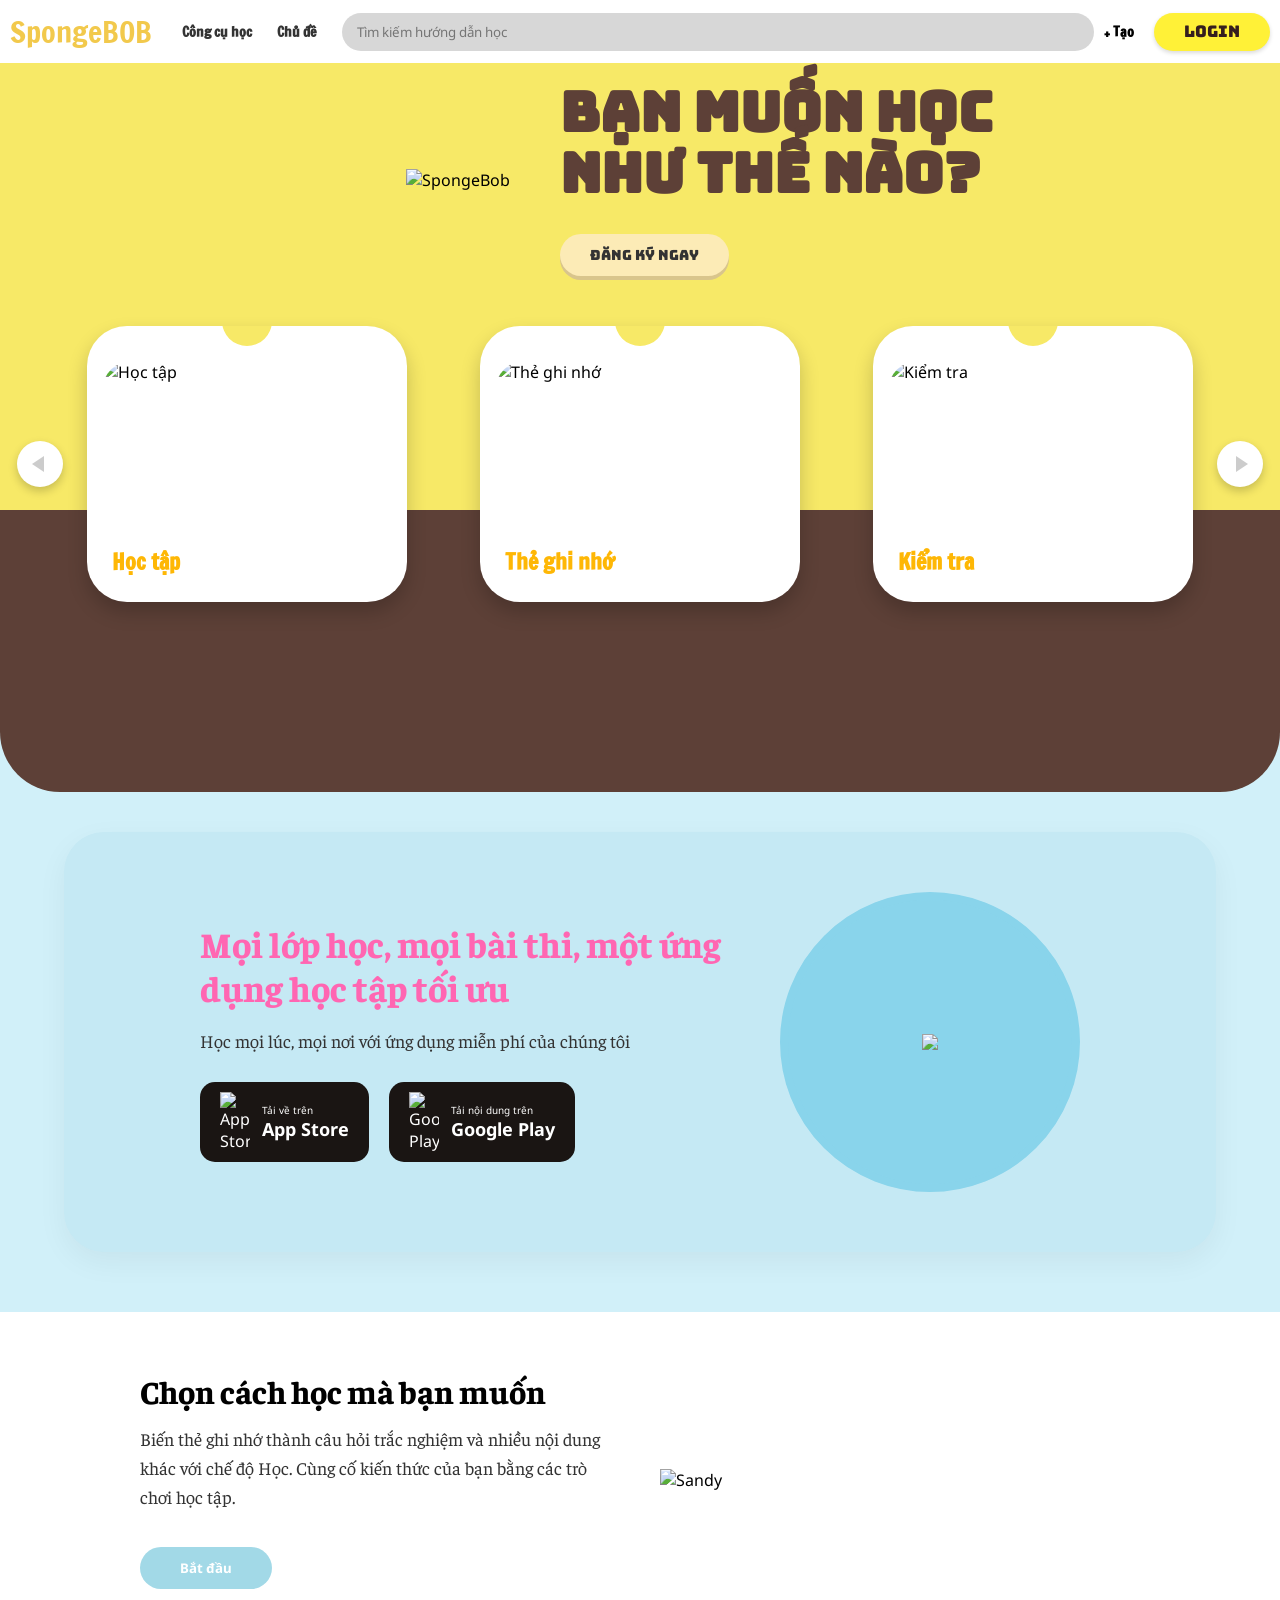
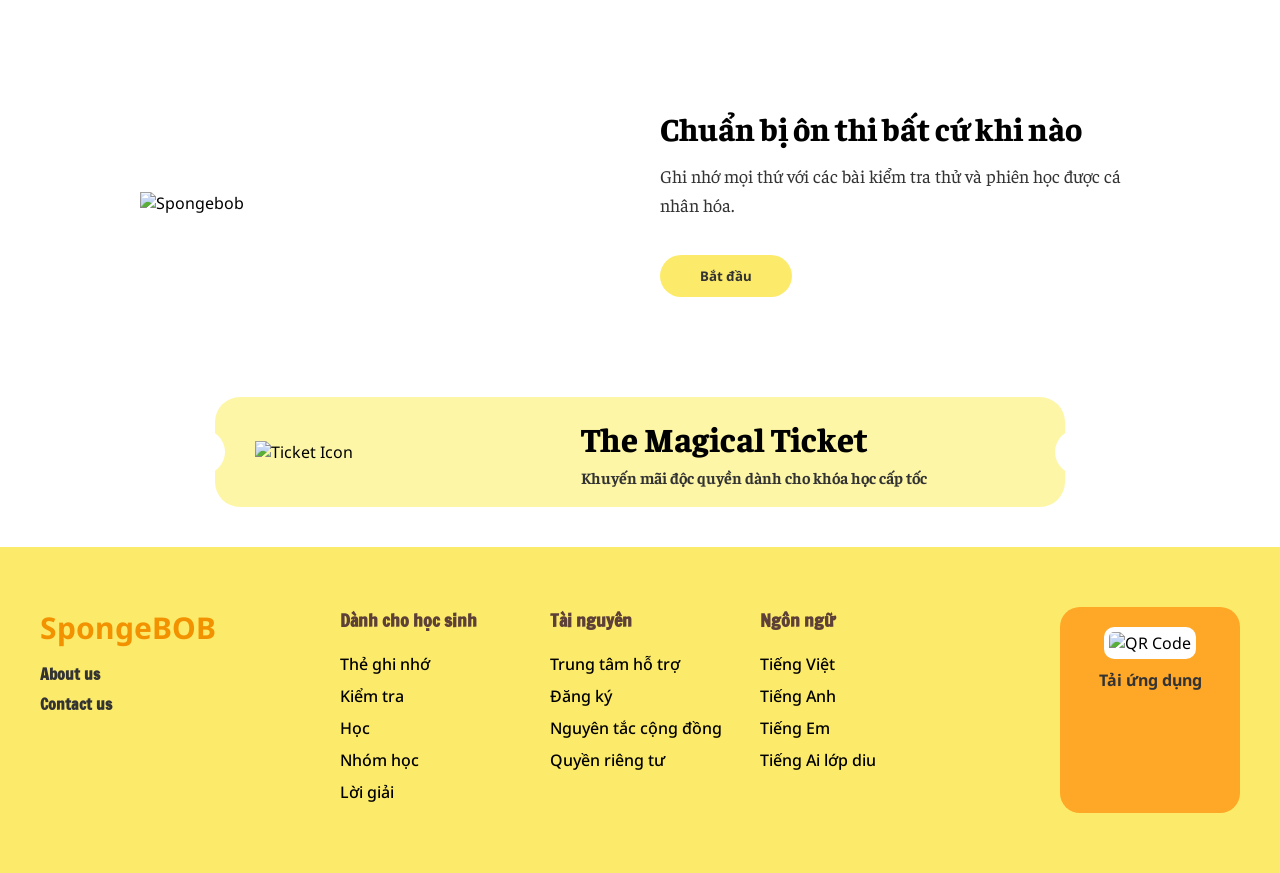
==== index.html @ 237f3484 "Rename trang1.html to index.html" ====
<!DOCTYPE html>
<html lang="vi">
<head>
    <meta charset="UTF-8">
    <title>SpongeBOB - Home Part 1</title>
    <link rel="stylesheet" href="style.css">
    <meta name="viewport" content="width=device-width, initial-scale=1.0">
    <link href="https://fonts.googleapis.com/css2?family=Faustina:wght@400;700;800&display=swap" rel="stylesheet">
    <link href="https://fonts.googleapis.com/css2?family=Bungee&family=Francois+One&family=Faustina:wght@300;400;600;700&family=Noto+Sans:wght@400;600;700&display=swap" rel="stylesheet">
</head>
<body>

    <header class="navbar">
        <div class="nav-left">
            <span class="logo-text">SpongeBOB</span>
            <a href="#" class="nav-item">Công cụ học</a>
            <a href="#" class="nav-item">Chủ đề</a>
        </div>
        
        <div class="nav-center">
            <div class="search-container">
                <input type="text" id="search-input" placeholder="Tìm kiếm hướng dẫn học"> <!--LINHANH-->
            </div>
        </div>

        <div class="nav-right">
            <span class="create-btn"> + Tạo</span>
            <button class="login-btn">Login</button>
        </div>
    </header>

    <section class="hero-area">
        <div class="hero-container">
            <div class="hero-image">
                <img src="Suộc Ảnh/z7695868207721_388f6a0ca1ba662ccd4e6e1426eb50fe-fotor-bg-remover-20260413154952.png" alt="SpongeBob">
            </div>
            
            <div class="hero-content">
                <h1 class="hero-title">BẠN MUỐN HỌC <br> NHƯ THẾ NÀO?</h1>
                <button class="register-now-btn">Đăng ký ngay</button>
            </div>
        </div>
    </section>

    <section class="cards-section">
        <div class="cards-wrapper">
            <div class="cards-container">
                <div class="nav-arrow prev-btn">
                    <div class="triangle-left"></div>
                </div>

                <div class="cards-flex">
                    <div class="feature-card" id="card-study" style="cursor: pointer;">
                        <div class="card-image-box">
                            <img src="Suộc Ảnh/raisehands.jpg" alt="Học tập">
                        </div>
                        <div class="card-footer"><h3>Học tập</h3></div>
                    </div>

                    <div class="feature-card" id="card-flashcard" style="cursor: pointer;">
                        <div class="card-image-box">
                            <img src="Suộc Ảnh/flashcard.jpg" alt="Thẻ ghi nhớ">
                        </div>
                        <div class="card-footer"><h3>Thẻ ghi nhớ</h3></div>
                    </div>

                    <div class="feature-card" id="card-quiz" style="cursor: pointer;">
                        <div class="card-image-box">
                            <img src="Suộc Ảnh/exam.jpg" alt="Kiểm tra">
                        </div>
                        <div class="card-footer"><h3>Kiểm tra</h3></div>
                    </div>
                </div>

                <div class="nav-arrow next-btn">
                    <div class="triangle-right"></div>
                </div>
            </div>
        </div>
    </section>

    <section class="cards-brown-section">
        <div class="cards-wrapper">
            <div class="cards-container">
            </div>
        </div>
    </section>

    <section class="app-promo-outer">
        <div class="app-promo-inner-card">
            <div class="promo-content-layout">
                <div class="promo-text">
                    <h1 class="promo-title">Mọi lớp học, mọi bài thi, một ứng dụng học tập tối ưu</h1>
                    <p class="promo-desc">Học mọi lúc, mọi nơi với ứng dụng miễn phí của chúng tôi</p>
                    <div class="store-links-container">
                        <a href="#" class="store-btn">
                            <img src="Suộc Ảnh/apppstore.avif" alt="App Store" class="icon">
                            <div class="btn-text">
                                <span class="top-text">Tải về trên</span>
                                <span class="main-text">App Store</span>
                            </div>
                        </a>
                        <a href="#" class="store-btn">
                            <img src="Suộc Ảnh/google-play.jpg" alt="Google Play" class="icon">
                            <div class="btn-text">
                                <span class="top-text">Tải nội dung trên</span>
                                <span class="main-text">Google Play</span>
                            </div>
                        </a>
                    </div>
                </div>
                <div class="promo-visual">
                    <div class="spongebob-bubble">
                        <img src="Suộc Ảnh/XÓA PHÔNG-fotor-bg-remover-20260416141220.png" >
                    </div>
                </div>
            </div>
        </div>
    </section>

    <section class="info-section">
        <div class="grid-container">
            <div class="info-text">
                <h2 class="info-title">Chọn cách học mà bạn muốn</h2>
                <p class="info-desc">
                    Biến thẻ ghi nhớ thành câu hỏi trắc nghiệm và nhiều nội dung khác với chế độ Học. 
                    Cùng cố kiến thức của bạn bằng các trò chơi học tập.
                </p>
                <button class="btn-start blue-btn">Bắt đầu</button>
            </div>
            <div class="info-visual">
                <img src="Suộc Ảnh/patrick.png" alt="Sandy">
            </div>
        </div>
    </section>

    <section class="info-section">
        <div class="grid-container reverse">
            <div class="info-text">
                <h2 class="info-title">Chuẩn bị ôn thi bất cứ khi nào</h2>
                <p class="info-desc">
                    Ghi nhớ mọi thứ với các bài kiểm tra thử và phiên học được cá nhân hóa.
                </p>
                <button class="btn-start yellow-btn">Bắt đầu</button>
            </div>
            <div class="info-visual">
                <img src="Suộc Ảnh/pbreading.jpg" alt="Spongebob">
            </div>
        </div>
    </section>

    <section class="ticket-section">
    <div class="ticket-card" id="ticket-btn" style="cursor: pointer;">
        <div class="ticket-visual">
            <img src="Suộc Ảnh/goldenticket-fotor-bg-remover-20260416141640.png" alt="Ticket Icon" style="width: 100%;">
        </div>
        <div class="ticket-info">
            <h2 class="ticket-title">The Magical Ticket</h2>
            <p class="ticket-desc">Khuyến mãi độc quyền dành cho khóa học cấp tốc</p>
            
            <div class="discount-codes" id="promo-codes" style="display: none;">
                <div class="code-box">SPONGEBOB</div>
                <div class="code-box">NEU2026</div>
            </div>

         </div>
        </div>
    </section>

    <footer class="footer-spongebob">
        <div class="footer-container">
            <div class="footer-brand">
                <h2 class="footer-logo Bungee-font">SpongeBOB</h2>
                <a href="#">About us</a>
                <a href="#">Contact us</a>
            </div>
            <div class="footer-column">
                <h3>Dành cho học sinh</h3>
                <ul>
                    <li><a href="#" id="ft-flashcard" style="text-decoration: none; color:black;">Thẻ ghi nhớ</a></li>
                    <li><a href="#" id="ft-quiz" style="text-decoration: none; color:black;">Kiểm tra</a></li>
                    <li><a href="#" id="ft-learn" style="text-decoration: none; color:black;">Học</a></li>
                    <li><a href="#" style="text-decoration: none;color:black;">Nhóm học</a></li>
                    <li><a href="#" style="text-decoration: none;color:black;">Lời giải</a></li>
                </ul>
            </div>
            
            <div class="footer-column">
                <h3>Tài nguyên</h3>
                <ul>
                    <li><a href="#" style="text-decoration: none;color:black;">Trung tâm hỗ trợ</a></li>
                    <li><a href="#" id="ft-register" style="text-decoration: none; color:black;">Đăng ký</a></li>
                    <li><a href="#" style="text-decoration: none;color:black;" >Nguyên tắc cộng đồng</a></li>
                    <li><a href="#" style="text-decoration: none;color:black;">Quyền riêng tư</a></li>
                </ul>
            </div>
            <div class="footer-column">
                <h3>Ngôn ngữ</h3>
                <ul>
                    <li><a href="#" style="text-decoration: none;color:black;">Tiếng Việt</a></li>
                    <li><a href="#" style="text-decoration: none; color:black;">Tiếng Anh</a></li>
                    <li><a href="#" style="text-decoration: none; color:black;">Tiếng Em</a></li>
                    <li><a href="#" style="text-decoration: none; color:black;">Tiếng Ai lớp diu</a></li>
                </ul>
            </div>
            <div class="footer-qr-side">
                <div class="qr-box">
                    <img src="Suộc Ảnh/qrr.jpg" alt="QR Code">
                    <p>Tải ứng dụng</p>
                </div>
            </div>
        </div>
    </footer>

    <script src="jstest.js"></script>
</body>
</html>
---- style.css ----
* {
    margin: 0;
    padding: 0;
    box-sizing: border-box;
    font-family: 'Noto Sans', sans-serif;
    box-sizing: border-box;
}

body {
    font-family: 'Francois One', sans-serif;
    background-color: #fff;
    min-height: 100vh;
    height: auto;
    flex-direction: column;
    font-family: 'Francois One', sans-serif;
    overflow-y: auto;    /* Kích hoạt thanh cuộn dọc */
    width: 100%;
    display: block !important;
    justify-content: unset !important;
    align-items: unset !important;
    width: 100% !important;
    overflow-x: hidden;
}

/* Fix layout chính */
.dashboard-wrapper,
.main-area,
.dashboard-grid,
.login-container {
    width: 100% !important;
    max-width: 100% !important;
}

.login-container {
    background-color: white;
    display: flex;
    width: 100%; 
    min-height: 550px;
    height: auto;
    box-shadow: 0 10px 40px rgba(0,0,0,0.5);
    border-radius: 4px;
    overflow: visible;

}

/* Bên trái */
.login-image {
    flex: 1;
    overflow: hidden;
}

.login-image img {
    width: 100%;
    height: 100%;
    object-fit: cover;
}

/* Bên phải */
.login-form-section {
    flex: 1.4;
    display: flex;
    flex-direction: column;
    background-color: white;
}

/* --- CẬP NHẬT PHẦN VỊ TRÍ HEADER --- */
.top-header-bar {
    display: flex;
    justify-content: space-between; /* Đẩy sát 2 bên */
    align-items: center;
    padding: 25px 35px; /* Khoảng cách từ chữ đến mép khung */
    width: 100%;
    
}

.top-header-bar h1 {
    font-family: 'Bungee', cursive;
    font-size: 28px;
    font-weight: 90;
    color: #000;
    margin: 0;
   
}

.register-btn {
    background-color: #fcebb6;
    border: none;
    padding: 10px 22px;
    border-radius: 25px;
    font-family: 'Bungee', cursive;
    font-weight: bold;
    color: #666;
    cursor: pointer;
    font-size: 14px;
    box-shadow: 0 2px 5px rgba(0,0,0,0.05);

}

/* --- PHẦN NỘI DUNG FORM --- */
.form-content {
    max-width: 420px;
    margin: 0 auto;
    width: 100%;
    padding: 10px 20px;
}

.social-login {
    display: flex;
    flex-direction: column;
    gap: 12px;
}

.btn-social {
    display: flex;
    align-items: center;
    justify-content: center;
    gap: 12px;
    padding: 14px;
    border: none;
    border-radius: 35px;
    background-color: #e0e0e0;
    font-weight: bold;
    color: #333;
    cursor: pointer;
}

.btn-social img {
    width: 20px;
}

.divider {
    display: flex;
    align-items: center;
    text-align: center;
    margin: 25px 0;
    color: #aaa;
}

.divider::before, .divider::after {
    content: '';
    flex: 1;
    border-bottom: 1px solid #eee;
}

.divider span {
    padding: 0 10px;
    font-size: 13px;
}

.input-group {
    margin-bottom: 18px;
}

.input-group label {
    display: block;
    font-weight: bold;
    margin-bottom: 8px;
    font-size: 14px;
}

.label-row {
    display: flex;
    justify-content: space-between;
}

.forgot-pass {
    font-size: 12px;
    color: #3b5998;
    text-decoration: none;
    font-weight: bold;
}

input[type="text"], input[type="password"], input[type="email"] {
    width: 100%;
    padding: 14px;
    border: none;
    background-color: #e0e0e0;
    border-radius: 8px;
    outline: none;
}

.login-submit-btn {
    width: 100%;
    padding: 16px;
    background-color:#fff137;
    border: none;
    border-radius: 35px;
    font-weight: bold;
    font-size: 16px;
    margin-top: 10px;
    cursor: pointer;
}

.footer-text {
    text-align: center;
    margin-top: 25px;
    font-size: 13px;
    font-weight: bold;
    color: #444;
    font-family: 'Francois One', sans-serif;
}

.footer-text a {
    color: #444;
    font-family: 'Francois One', sans-serif;
}
/*trang 1: home*/
/* RESET & CHUNG */

body {
     font-family: 'Francois One', sans-serif;
    background-color: #fff;
    
    overflow-x: hidden;
}

/* --- SECTION 1: NAVBAR --- */
.navbar {
    height: auto;
    display: flex;
    align-items: center;
    justify-content: space-between;
    padding: 10px 10px;
    background-color:#ffffff;
    width:100%;
    border-radius: 0 0 40px 40px; /*LINHANH*/
   

}

.logo-text {
     font-family: 'Francois One', sans-serif;
    color: #f2c94c;
    font-size: 30px;
    margin-right: 30px;
}

.nav-left { 
    display: flex; 
    align-items: center;
 }

.nav-item {
     font-family: 'Francois One', sans-serif;
    text-decoration: none;
    color: #333;
    font-weight: 900;
    font-size: 14px;
    margin-right: 25px;
}

.nav-center { flex: 1; display: flex; justify-content: center; }

.search-container { 
    width:100%;
    margin-right:10px; } /*LINHANH*/
.search-container input {
    width: 100%;
    padding: 10px 15px;
    border-radius: 20px;
    border:none;
    background-color: #d7d7d7; 
    outline: none;
}

.nav-right { display: flex; align-items: center; gap: 20px; }

.create-btn { font-weight: 900; font-size: 14px; cursor: pointer;  font-family: 'Francois One', sans-serif; }

.login-btn {
    background-color: #fff137; /* Màu vàng rực giống trang 2 */
    color: #351e1e;               /* Chữ đen */
    border: none;
    /* Font chữ Bungee chuẩn dự án */
    font-family: 'Bungee', cursive;
    font-size: 16px;
    text-transform: uppercase; /* Viết hoa toàn bộ */   
    /* Căn chỉnh kích thước viên thuốc */
    padding: 6px 30px;
    border-radius: 30px;
    height: 38px;  
    /* Hiệu ứng */
    cursor: pointer;
    box-shadow: 0 2px 4px rgba(0,0,0,0.15);
    transition: 0.2s;   
    /* Căn giữa chữ bên trong */
    display: inline-flex;
    align-items: center;
    justify-content: center;
}

.login-btn:hover {
    background-color: #fdd835; /* Vàng đậm hơn khi di chuột */
    transform: scale(1.05);     /* Phóng to nhẹ */
}

/* --- SECTION 2: HERO AREA (VÀNG) --- */
.hero-area {
    background-color: #f7e967; /* Màu vàng SpongeBob */
    padding: 20px 0;
    width: 100%
    
}

.hero-container {
    max-width: 1100px;
    margin: 0 auto;
    display: flex;
    align-items: center;
    justify-content: center;
}

.hero-image { flex: 1; text-align: right; }

.hero-image img { height: 350px; width: auto; }

.hero-content { flex: 1.5; padding-left: 50px; }

.hero-title {
    font-family: 'Bungee', cursive;
    color: #5d4037; /* Màu nâu chữ */
    font-size: 55px;
    line-height: 1.1;
    margin-bottom: 30px;
}

.register-now-btn {
    background-color: #fcebb6;
    border: none;
    padding: 12px 30px;
    border-radius: 25px;
    font-family: 'Bungee', cursive;
    font-size: 14px;
    color: #333;
    box-shadow: 0 4px 0 #d9c58c; /* Bóng đổ phẳng bên dưới */
    cursor: pointer;
}

/* --- SECTION 3: CARDS AREA (NÂU) --- */

:root {
    --bg-yellow: #f7e967; /* Màu vàng của phần Hero */
    --bg-brown: #5d4037;  /* Màu nâu của dải thẻ */
    --card-white: #ffffff;
    --text-yellow: #fbd66b;
}

/* Container chính chia 2 màu nền */
.cards-section {
    width: 100%;
    /* Tạo dải màu nền: 50% vàng trên, 50% nâu dưới */
    background: linear-gradient(to bottom, var(--bg-yellow) 60%, var(--bg-brown) 40%);
    padding: 10px 0 30px 0;
    display: flex;
    justify-content: center;
}

/* Hàng chứa 3 thẻ */
/*  TRẢI ĐỀU THEO CHIỀU RỘNG MÀN HÌNH --- */

.cards-wrapper {
    width: 95%;           
    max-width: 1400px;     
    margin: 0 auto;
    max-width: 1200px
}
.cards-container {
    position: relative; /* Làm mốc cho mũi tên bám vào */
    display: flex;
    flex: 1; /* Chiếm hết không gian ở giữa 2 nút */
    justify-content: space-evenly; /* Chia đều khoảng cách giữa các thẻ */
    padding: 20px 20px;
}
.cards-flex {
    display: flex;
    gap: 20px;
    width: 100%;
    position: relative;
    justify-content: space-around;
    align-items: center;

}
/* Cấu trúc thẻ đơn lẻ */
.feature-card {
    width: 100%;
    background-color: var(--card-white);
    border-radius: 35px; /* Bo góc lớn đúng như mẫu */
    position: relative;
    overflow: hidden;
    display: flex;
    flex-direction: column;
    box-shadow: 0 10px 20px rgba(0,0,0,0.2);
    flex: 0 1 30%;
}

/* TẠO VẾT KHUYẾT NỬA HÌNH TRÒN PHÍA TRÊN */
.feature-card {
    /* Thay đổi chiều rộng cố định sang tỉ lệ % để co giãn theo màn hình */
    width: 100%;            
    max-width: 320px;      /* Giới hạn độ lớn tối đa của mỗi thẻ */
    background-color: var(--card-white);
    border-radius: 40px;
    position: relative;
    overflow: hidden;
    box-shadow: 0 10px 20px rgba(0,0,0,0.2);
}
.feature-card::before {
    content: '';
    position: absolute;
    top: -30px; /* Đẩy lên để tạo vết lõm */
    left: 50%;
    transform: translateX(-50%);
    width: 50px; /* Độ rộng vết khuyết */
    height: 50px;
    background-color: var(--bg-yellow); /* Màu vàng trùng với nền phía trên */
    border-radius: 50%;
    z-index: 2;
}

/* Phần chứa hình ảnh */
.card-image-box {
    width: 100%;
     max-width: 320px;      
    height: 220px;
    display: flex;
    justify-content: center;
    align-items: center;
    padding: 35px 15px 10px 15px; /* Padding để ảnh không bị vết khuyết đè lên quá nhiều */
}

.card-image-box img {
    width: 100%;
    height: 100%;
    object-fit: cover;
    border-radius: 5px;
    border-radius: 30px; /* Bo nhẹ góc ảnh bên trong nếu muốn */
}

/* Phần chữ bên dưới */
.card-footer {
    padding: 0 25px 25px 25px;
}

.card-footer h3 {
    color: #feb705;
    font-weight: 900;
    font-size: 22px;
    margin: 0;
    font-family: 'Francois One', sans-serif;
}
/* NÚT ĐIỀU HƯỚNG TRÒN TRẮNG */
.nav-arrow {
    position: absolute;
    top: 50%;
    transform: translateY(-50%);
    width: 46px;
    height: 46px;
    background-color: white;
    border-radius: 50%;
    display: flex;
    justify-content: center;
    align-items: center;
    z-index: 10;
    box-shadow: 0 4px 10px rgba(0,0,0,0.2);
    cursor: pointer;
}

/* Gắn chính giữa cạnh trái của thẻ trái nhất */
.prev-btn {
    left: -23px; /* Âm một nửa chiều rộng nút (46/2) để tâm nút nằm đúng cạnh thẻ */
}

/* Gắn chính giữa cạnh phải của thẻ phải nhất */
.next-btn {
    right: -23px; /* Tương tự cho bên phải */
}

/* Điều chỉnh lại tam giác để trông cân đối hơn */
.triangle-left {
    width: 0;
    height: 0;
    border-top: 8px solid transparent;
    border-bottom: 8px solid transparent;
    border-right: 12px solid #ccc;
    margin-right: 4px;
}

.triangle-right {
    width: 0;
    height: 0;
    border-top: 8px solid transparent;
    border-bottom: 8px solid transparent;
    border-left: 12px solid #ccc;
    margin-left: 4px;
}

/* --- SECTION 4: APP PROMO (MÀU XANH) --- */

/* --- CẤU TRÚC 2 LỚP BACKGROUND VÀ BO GÓC --- */

/* 1. Lớp màu nâu bo 2 góc dưới */
.cards-brown-section {
    width: 100%;
    background-color: #5d4037; /* Màu nâu gộp vào đây */
    padding: 60px 0 40px 0;   /* Padding bottom lớn để tạo khoảng trống dưới thẻ */
    
    /* BO 2 GÓC DƯỚI TẠI ĐÂY */
    border-bottom-left-radius: 60px;
    border-bottom-right-radius: 60px;
    
    position: relative;
    z-index: 2; /* Nằm trên lớp xanh ngoài cùng */
}
/* 2. Lớp màu xanh nhạt 1 (Phủ toàn biên) */
.app-promo-outer {
    width: 100%;
    background-color: #d1f0f9; /* Màu xanh nhạt nhất */
    margin-top: -100px; /* Kéo lên để lồng vào phần màu nâu */
    padding: 140px 0 60px 0;
    display: flex;
    justify-content: center;
    z-index: 0;
}

/* 3. Lớp màu xanh nhạt 2 (Thẻ nội dung, bo 4 góc) */
.app-promo-inner-card {
    width: 90%;
    max-width: 1200px;
    background-color: #c5e9f4; /* Màu xanh đậm hơn một chút */
    border-radius: 40px;      /* BO TRÒN 4 GÓC như ý bạn muốn */
    padding: 50px;
    box-shadow: 0 10px 30px rgba(0,0,0,0.05); /* Đổ bóng nhẹ để phân tách 2 lớp xanh */
}

/* Căn chỉnh nội dung bên trong lớp xanh nhỏ */
.promo-content-layout {
    display: flex;
    align-items: center;
    justify-content: space-between;
    gap: 30px;
}

.promo-title {
    font-family: 'Faustina', serif;
    color: #ff66b2; /* Màu hồng */
    font-size: 2.2rem;
    font-weight: 900;
    margin-bottom: 15px;
    line-height: 1.2;
}

/* Bong bóng nhân vật */
.spongebob-bubble {
    width: 300px;
    height: 300px;
    background-color: #89d4eb; /* Màu xanh đậm hơn bên trong bong bóng */
    border: 8px solid #89d4eb;
    border-radius: 50%;
    overflow: hidden;
    display: flex;
    justify-content: center;
    align-items: center;
}
.promo-desc {
    /* Font Faustina cho đoạn mô tả */
    font-family: 'Faustina', serif;
    font-weight: 400;
    color: #333;
    font-size: 18px;
    margin-bottom: 30px;
}
/* --- CSS TẠO 2 HỘP NÚT APP STORE / GOOGLE PLAY --- */

/* --- CẬU TRÚC PHÍA TRÁI CO GIÃN, PHÍA PHẢI CỐ ĐỊNH --- */

/* Lớp màu xanh đậm hơn bên trong (Thẻ bo 4 góc) */
.app-promo-inner-card {
    width: 90%;
    max-width: 1200px; /* Giới hạn để không bị quá loãng trên màn hình cực lớn */
    background-color: #c5e9f4; /* Màu xanh đậm hơn */
    border-radius: 40px;       /* BO TRÒN 4 GÓC */
    padding: 60px 50px;       /* Padding trái/phải lớn để cân đối ảnh và chữ */
    
    display: flex;             /* Kích hoạt chế độ Flexbox */
    align-items: center;       /* Căn giữa ảnh và chữ theo chiều dọc */
    justify-content: center;   /* Căn giữa toàn bộ cụm nội dung */
    gap: 40px;                 /* Khoảng cách giữa ảnh và chữ */
}

/* KHỐI 1: NỘI DUNG VĂN BẢN (CO GIÃN - FLEX: 1) */
.promo-content-text {
    flex: 1;                   /* QUAN TRỌNG: Đẩy chữ co giãn chiếm hết không gian còn lại */
    text-align: left;          /* Căn văn bản sang trái */
    display: flex;
    flex-direction: column;    /* Sắp xếp tiêu đề, mô tả và nút lên xuống */
    align-items: flex-start;   /* Căn các nút tải về sát về bên trái */
}

.promo-title {
    color: #ff66b2; /* Màu hồng đậm */
    font-size: 36px;
    font-weight: 800;
    line-height: 1.2;
    margin-bottom: 20px;
    max-width: 550px; /* Giới hạn để tiêu đề không bị quá dài */
}

.promo-description {
    color: #333;
    font-weight: 700;
    font-size: 17px;
    margin-bottom: 30px;
}

/* KHỐI 2: HÌNH ẢNH SPONGEBOB (CỐ ĐỊNH CHIỀU RỘNG) */
.promo-visual-side {
    width: 320px;              /* ĐÂY LÀ CHIỀU RỘNG CỐ ĐỊNH CỦA KHỐI ẢNH */
    flex-shrink: 0;           /* Không cho khối ảnh co nhỏ lại khi màn hình hẹp */
    display: flex;
    flex-direction: column;    /* Căn ảnh và logo chữ lên xuống */
    align-items: center;       /* Căn logo chữ nằm chính giữa ảnh bong bóng */
}

.bubble-visual {
    width: 320px;
    height: 320px;
}

.bubble-visual img {
    width: 100%;
    height: auto;
}

.promo-visual-logo {
    color: #ff66b2;
    font-size: 40px;
    margin-top: -10px; /* Logo chữ "SpongeBob" đè nhẹ lên bong bóng */
    letter-spacing: 2px;
}
/* Container chứa 2 nút */
.store-links-container {
    display: flex;
    gap: 20px; /* Khoảng cách giữa App Store và Google Play */
    margin-top: 30px;
}

/* Định dạng chung cho hộp đen của nút */
.store-btn {
    background-color: #1a1513; /* Màu đen tối của hộp */
    display: flex;
    align-items: center;
    padding: 10px 20px;
    border-radius: 15px; /* Bo góc hộp đen */
    text-decoration: none;
    color: white;
    width: fit-content;
    transition: transform 0.2s;
}

.store-btn:hover {
    transform: scale(1.05); /* Hiệu ứng phóng nhẹ khi di chuột */
}

/* Biểu tượng bên trong nút */
.icon {
    width: 30px;
    height: auto;
    margin-right: 12px;
}

/* Khối chữ bên trong nút */
.btn-text {
    display: flex;
    flex-direction: column;
    font-family: 'Faustina', serif;
}

.top-text {
    font-size: 10px;
    font-weight: 400;
}

.main-text {
    font-size: 18px;
    font-weight: 700;
}
/*phần đơn giản toàn chữ*/
.info-section {
    padding: 60px 0;
    display: flex;
    justify-content: center;
    background-color: #fff;
}

.grid-container {
    display: grid;
    /* Chia làm 2 cột bằng nhau */
    grid-template-columns: 1fr 1fr; 
    width: 90%;
    max-width: 1000px;
    gap: 40px;
    align-items: center; /* Ép các cột có chiều cao bằng nhau */
}

/* Đảo bên cho phần Spongebob */
.grid-container.reverse {
    direction: rtl; /* Đảo hướng từ phải sang trái */
}
.grid-container.reverse .info-text, 
.grid-container.reverse .info-visual {
    direction: ltr; /* Trả lại hướng chữ bình thường cho nội dung bên trong */
}

/* Khối nội dung */
.info-text {
    display: flex;
    flex-direction: column;
    justify-content: center; /* Đẩy tiêu đề lên trên cùng và nút xuống dưới cùng */
}

.info-title {
    font-family: 'Faustina', serif;
    font-size: 32px;
    font-weight: 800;
    margin: 0 0 15px 0; /* Bỏ margin top để ngang bằng mép ảnh */
    line-height: 1.2;
    font-family: 'Faustina', serif;
}

.info-desc {
    font-size: 18px;
    line-height: 1.6;
    color: #333;
    margin-bottom: 25px; /* Đẩy mô tả lên sát tiêu đề, nhường chỗ cho nút */
    font-family: 'Faustina', serif;
}

/* Khối hình ảnh */
.info-visual {
    display: flex;
    justify-content: center;
    align-items: center;

}
.info-visual img {
    width: 100%;
    
    max-height: 380px; /* Giới hạn độ rộng để không bị quá to */
    object-fit: contain; /* Ảnh không bị méo, tự co giãn trong khung */

}

/* Nút bấm */
.btn-start {
    padding: 12px 40px;
    border-radius: 25px;
    border: none;
    font-weight: bold;
    cursor: pointer;
    width: fit-content;
    margin-top: 10px; /* Tạo khoảng cách nhỏ với đoạn mô tả */
    
}

.blue-btn { background-color: #a2d9e7; color: #fff; }
.yellow-btn { background-color: #fceb6a; color: #333; }
/* Ticket Section - Hiệu ứng răng cưa */
.ticket-section { 
    padding: 40px 0; 
    display: flex; 
    justify-content: center; 
}

.ticket-card {
    width: 90%;
    max-width: 850px;
    background-color: #fdf6a7;
    border-radius: 25px;
    display: flex;
    align-items: center;
    padding: 20px 40px;
    gap: 30px;
    position: relative;
}

/* Giả lập đường răng cưa hai bên đầu vé */
.ticket-card::before, .ticket-card::after {
    content: "";
    position: absolute;
    top: 50%;
    transform: translateY(-50%);
    width: 25px;
    height: 45px;
    background-color: #fff; /* Trùng với màu nền trang */
}

.ticket-card::before {
    left: -15px;
    border-radius: 0 50px 50px 0;
}

.ticket-card::after {
    right: -15px;
    border-radius: 50px 0 0 50px;
}

.ticket-visual {
    flex: 0.4;
}

.ticket-info {
    flex: 0.6;
    text-align: left;
}

.ticket-title { 
    font-size: 34px; 
    font-weight: 900;
    color: #000; 
    margin-bottom: 8px; 
    font-family: 'Faustina', serif;
}

.ticket-desc {
    font-size: 16px;
    font-weight: 700;
    color: #333;
    font-family: 'Faustina', serif;
}
/* Footer */
.footer-spongebob {
    background-color: #fceb6a;
    padding: 60px 0;
    font-family: 'Faustina', serif;
    width: 100%;
    
}
.footer-container {
    width: 100%;
    max-width: 1200px;
    margin: 0 auto;
    display: grid;
    grid-template-columns: 1.5fr 1fr 1fr 1fr 1.5fr;
    gap: 30px;
    text-decoration: none;
}
.footer-logo { color: #f39200; font-size: 30px; margin-bottom: 15px; }
.footer-brand a { display: block; margin-bottom: 8px; color: #333; text-decoration: none; font-weight: bold;font-family: 'Francois One', sans-serif; }
.footer-column h3 { font-size: 18px; margin-bottom: 20px; color: #5d4037; font-family: 'Francois One', sans-serif;  }
.footer-column ul { list-style: none;text-decoration: none; padding: 0; font-family: 'Francois One', sans-serif;}
.footer-column li { margin-bottom: 10px; font-weight: 500;font-family: 'Francois One', sans-serif; }
.footer-qr-side { display: flex; justify-content: flex-end; }
.qr-box {
    background-color: #ffa726;
    padding: 20px;
    border-radius: 20px;
    text-align: center;
    width: 180px;
}
.qr-box img { width: 100%; background: white; border-radius: 10px; padding: 5px; margin-bottom: 10px; }
.qr-box p { font-weight: bold; color: #333; }

/*trang6*/
:root {
    --yellow-dark: #fdd835;
    --yellow-main: #fef142;
    --bg-page: #f6f5e3;
    --gray-line: #d1d1d1;
    /* CHIỀU CAO CỐ ĐỊNH CHO MỖI MỤC MENU */
    --menu-item-height: 60px; 
    /* Khai báo các biến font để dễ quản lý */
    --font-main: 'Faustina', serif;
    --font-header: 'Francois One', sans-serif;
    --font-content: 'Faustina', serif;

}
.dashboard-wrapper {
    display: flex;
    width: 100vw;
    height: 100vh;
    overflow: hidden; /* Ngăn toàn bộ trang bị cuộn */
    margin: 0;
    padding: 0;
}
.dashboard-content {
    flex: 1;
    overflow-y: auto; /* Chỉ cho phép cuộn ở phần này nếu nội dung quá dài */
    padding: 20px 40px;
}
/*---------------------------------------------------------------------------------------------------------*/
/* --- SIDEBAR CHUNG --- */
.sidebar-container {
    display: flex;
    height: 100vh;
    flex-shrink: 0;
    width: 280px;
}

.slim-sidebar {
    width: 80px;
    background-color: var(--yellow-dark);
    display: flex;
    flex-direction: column;
    align-items: center;
    /* Khoảng cách từ đỉnh xuống icon đầu tiên */
    padding-top: 120px; 
}

/* Khối bao quanh icon ở lớp lót */
.slim-item {
    height: var(--menu-item-height);
    display: flex;
    align-items: center;
    justify-content: center;
    margin-bottom: 2px;
}

.slim-item img {
    filter: brightness(0) invert(1);
    opacity: 0.9;
    width: 28;  /* Chỉnh kích thước này to nhỏ tùy ý bạn */
    height: 28px;
    object-fit: contain; /* Đảm bảo ảnh không bị méo */
    transition: transform 0.8s; /* Thêm hiệu ứng phóng to nhẹ khi di chuột */
}
.slim-item:hover img {
    transform: scale(1.1);
    filter: brightness(1.2); /* Làm icon sáng hơn một chút */
}

.menu-sidebar {
    width: 210px; /* 280px tổng - 70px slim-sidebar */
    background-color: var(--yellow-main);
    padding-top: 35px;
    border-radius: 0 45px 45px 0; 
    position: relative;
    z-index: 10; /* Cho sidebar nổi lên trên */
    display: flex;
    flex-direction: column;
}
.logo {
    color: #f39200;
    font-size: 28px;
    margin-bottom: 45px; /* Điều chỉnh để đẩy menu chữ xuống khớp icon */
    padding-left: 25px;
    letter-spacing: 0.5px;
    text-transform: none;
    font-family: var(--font-header);
}

/* Mỗi mục chữ ở lớp chính */
.nav-link {
    font-family: var(--font-header);
    display: flex;
    align-items: center;
    height: var(--menu-item-height);
    padding-left: 25px;
    text-decoration: none;
    color: #000;
    font-weight: 800;
    font-size: 19px;
    transition: 0.2s;
}

.nav-link.active {
    background-color: var(--bg-page);
    color: #f39200;
    border-radius: 30px 0 0 30px;
    margin-left: 10px;
}
.main-area {
    flex: 1;
    display: flex;
    flex-direction: column; 
    background-color: var(--bg-page);
    margin: 0;
    /* Dịch chuyển nhẹ main-area sang trái để chui dưới phần bo góc của sidebar */
    margin-left: -45px; 
    /* Padding bù lại để nội dung không bị sidebar đè lên */
    padding-left: 45px;
}

/* --- TOP HEADER --- */
.top-header {
    width: 100%;
    height: 80px;
    display: flex;
    align-items: center;
    padding: 0 40px;
    background-color: var(--bg-page); 
    position: relative;
    flex-shrink: 0;
    justify-content: space-between;
}
/* TẠO VẠCH KẺ XÁM LƠ LỬNG */
.top-header::after {
    content: "";
    position: absolute;
    bottom: 0; /* Nằm ở đáy header */
    
    /* ĐIỀU CHỈNH KHOẢNG CÁCH 2 ĐẦU TẠI ĐÂY */
    left: 40px;  /* Cách sidebar 40px */
    right: 40px; /* Cách mép phải màn hình 40px */
    
    height: 1px;
    background-color: var(--gray-line);
}
.header-controls {
    display: flex;
    align-items: center;
    margin-left: auto; /* Đẩy cụm điều khiển sang phải */
}

/* Thiết lập vạch kẻ xám */
.v-divider {
    width: 1px;
    height: 40px; /* Độ dài vạch kẻ */
    background-color: var(--gray-line);
    margin: 0 10px;
    display: inline-block;
}

.control-item {
    padding: 0 10px;
    font-weight: 800;
    display: flex;
    align-items: center;
}

.add-btn {
    background-color: var(--yellow-main);
    width: 70px;
    height: 45px;
    border-radius: 12px;
    justify-content: center;
    font-size: 20px;
    cursor: pointer;
    box-shadow: 0 2px 4px rgba(0,0,0,0.1);
}
.add-btn:hover {
    transform: translateY(-5px);
    transition: 0.3s;}
.user-avatar {
    width: 40px;
    height: 40px;
    border-radius: 12px;
    margin-right: 10px;
    background-color: #eee;
}
.search-section {
    flex: 2; /* Quan trọng: Cho phép vùng search chiếm lấy không gian còn trống */
    display: flex;
    align-items: center;
}

.search-input {
    font-family: var(--font-content);
    /* Thay vì dùng width cố định nhỏ, hãy dùng % hoặc px lớn hơn */
    width: 100%; 
    max-width: 900px; /* Độ rộng lý tưởng để giống mẫu */
    height: 45px;
    padding: 0 25px;
    border-radius: 35px;
    border: none;
    background-color: #ffffff;
    font-family: 'Faustina', serif;
    font-size: 16px;
    outline: none;
    box-shadow: 0 2px 8px rgba(0,0,0,0.05); /* Tạo độ nổi nhẹ như hình */
}
/* Vạch kẻ xám lơ lửng trong Sidebar */
.sidebar-divider {
    height: 1px;
    background-color: var(--gray-line);
    margin: 10px 25px; /* 25px để lùi vào so với mép Sidebar giống Header */
    opacity: 0.5;
}
.sidebar-illustration {
    margin-top: auto; /* Đẩy khối này xuống sát đáy Sidebar */
    width: 100%;
    overflow: hidden;
    /* Bo góc dưới cùng bên phải để khớp với Sidebar */
    border-radius: 0 0 45px 0; 
}

.sidebar-illustration img {
    display: block;
    width: 100%; /* Chiếm hết chiều ngang lớp chính */
    height: auto;
    /* Căn chỉnh ảnh sát mép dưới */
    object-fit: cover;
}

.event-list {
    width: 100%;
    display: flex;
    flex-direction: column;
    gap: 20px;
    padding-top: 10px;
}
.event-item {
    width: 220px; /* Chiếm hết chiều rộng của cột .content-right */
    margin: 0 auto;
    /* MẸO QUAN TRỌNG NHẤT: Ép khung thành hình vuông */
    aspect-ratio: 1 / 1; 
    
    border-radius: 20px; /* Bo góc tròn trịa */
    overflow: hidden; /* Cắt bỏ phần ảnh thừa ra ngoài khung vuông */
    
    /* Tùy chọn: Thêm bóng đổ nhẹ để nổi bật */
    box-shadow: 0 4px 10px rgba(0,0,0,0.05);
}
.event-item img {
    width: 100%;
    height: 100%; /* Điền đầy khung vuông */
    object-fit: cover;
    border-radius: 20px;
    display: block;
    box-shadow: 0 4px 10px rgba(0,0,0,0.05);
    object-position: center;
}

/*---------------------------------------------------------------------------------------------------------*/
/*trang6*/
/* --- BANNER THỐNG KÊ --- */
.stats-banner {
    background-color: #fff;
    border-radius: 30px;
    padding: 15px 50px;
    display: flex;
    align-items: center;
    justify-content: space-around;
    margin-bottom: 30px;
    box-shadow: 0 4px 20px rgba(0,0,0,0.05);
    max-width: 900px;
}

.stat-box {
    display: flex;
    flex-direction: column;
    justify-content: space-between; /* Đẩy 2 thành phần về 2 đầu khối */
    align-items: center;
    height: 120px; /* Tăng con số này nếu bạn muốn chúng tách xa nhau hơn nữa */
    padding: 5px 0;
}

.stat-number {
    font-family: var(--font-header);
    display: block;
    font-size: 70px;
    font-weight: 800;
    color: #f39200;
    line-height: 0.8;
    margin: 0;
}

.stat-label {
    font-size: 20px;
    font-weight: 700;
    color: #000;
    white-space: nowrap;
    font-family: 'Francois One', sans-serif;
}

.stat-chart img {
    height: 120px; 
}

.stat-fire img {
    height: 120px;
    margin-top: 0px;
}

/* --- PHẦN THƯ VIỆN --- */
.content-title {
    color: #f39200;
    font-size: 28px;
    margin-bottom: 15px;
}

.btn-category {
    font-family: var(--font-header);
    background-color: #fef142;
    border: none;
    padding: 10px 30px;
    border-radius: 20px;
    font-weight: 800;
    margin-bottom: 30px;
    cursor: pointer;
}

.library-actions {
    display: flex;
    gap: 20px;
    margin-bottom: 30px;
    border-bottom: 1px solid var(--gray-line);
    padding-bottom: 20px;
}

.btn-recent {
    font-family: var(--font-header);
    background-color: #fff;
    border: 1px solid #ddd;
    padding: 10px 25px;
    border-radius: 20px;
    font-weight: 800;
}

.search-lesson {
    flex: 1;
}

.search-lesson input {
    width: 100%;
    background-color: #e9e9e9;
    border: none;
    padding: 12px 20px;
    border-radius: 15px;
    font-family: inherit;
}

.section-subtitle {
    font-family: var(--font-header);
    font-weight: 400; /* Francois One mặc định đã rất đậm rồi */
    letter-spacing: 0.5px;
    color: #f39200;
    margin-bottom: 15px;
}

.lesson-card {
    background-color: #fff;
    padding: 25px;
    border-radius: 20px;
    max-width: 900px;
}

.lesson-count {
    font-size: 14px;
    color: #666;
}

.lesson-name {
    font-size: 20px;
    font-weight: 800;
    margin-top: 5px;
}

/* --- CỘT EVENTS --- */
.events-title {
    font-size: 24px;
    margin-bottom: 20px;
    font-family: 'Francois One', sans-serif;
}

.event-cards-container {
    display: flex;
    flex-direction: column;
    gap: 20px;
}

.event-card img {
    width: 100%;
    border-radius: 20px;
    display: block;
    box-shadow: 0 4px 10px rgba(0,0,0,0.1);
}

/*trang7*/
/* Container bao quanh vùng nội dung bên dưới Header */
.dashboard-content {
    flex: 1;
    overflow: hidden; /* Quan trọng: để các cột con tự quản lý cuộn */
}

.dashboard-grid {
    display: grid;
    grid-template-columns: 1fr 320px; /* Chia 2 cột: Chính và Events */
    height: calc(100vh - 80px); /* Chiếm hết chiều cao còn lại của main-area */
    overflow: hidden;
}

.content-right {
    width: 320px;
    height: 100%;
    background-color: transparent; /* Hoặc giữ màu nền của trang */
    border-left: none; /* Vách ngăn với cột chính */
    padding: 30px 0px;
    overflow-y: hidden; 
    display: flex;
    flex-direction: column;
    flex-shrink: 0; /* Không cho cột này bị co lại */

}
.content-left {
    display: flex;
    flex-direction: column;
    height: 100%; /* Đảm bảo cột trái cao bằng Grid cha */
    overflow-y: auto;
    padding: 30px 50px;
    font-family: 'Francois One', sans-serif;
}

/* Áp dụng cho cả .content-left và .content-right */
.content-left, .content-right {
    scrollbar-width: none; /* Cho Firefox */
    -ms-overflow-style: none; /* Cho IE/Edge */
}
/* --- CHI TIẾT CỘT TRÁI --- */
.main-title {
    font-family: 'Francois One', sans-serif;
    text-align: center;
    margin-bottom: 30px;
}

.vocab-stats {
    display: flex;
    justify-content: space-around;
    gap: 15px;
    margin-bottom: 30px;
}

.stat-card {
    background: #fff;
    border-radius: 40px;
    padding: 20px 35px;
    flex: 1;                /* Để 2 card luôn to bằng nhau */
    max-width: 45%;         /* Giới hạn độ rộng để không quá bè */
    height: 120px;          /* Độ cao cố định cho đều */
    display: flex;
    align-items: center;
    gap: 20px;
    box-shadow: 0 4px 15px rgba(0,0,0,0.05);
    font-family: 'Francois One', sans-serif;
}
/* Ảnh lồng vào bên trái hộp */
.card-img {
    height: 110%;            /* Ảnh to gần bằng chiều cao hộp */
    width: auto;
    object-fit: contain;
    margin-right: 15px; 
    border-radius: 60px;   
}
.stat-info {
    display: flex;
    flex-direction: column;
    align-items: center;    /* Căn giữa số và nhãn */
    flex: 1;
}

.stat-info .num {
    font-size: 50px;
}

.num.yellow { color: #f39200; }
.num.orange { color: #f39200; }

/* Phần nút bấm */
.action-buttons {
    display: flex;
    flex-direction: column;
    gap: 12px;
    margin-bottom: 40px;
}
/* Các nút Luyện tập & Tạo Flashcard */
.btn-main {
    display: block;
    width: 100%;
    max-width: 550px;
    margin: 15px auto;
    padding: 18px;
    border-radius: 40px;
    font-family: 'Francois One', sans-serif;
    font-size: 18px;
    border: none;
    cursor: pointer;
    box-shadow: 0 5px 0 #ddd; /* Đổ bóng kiểu 3D lùn */
}

.btn-yellow { background: var(--yellow-main); color: #fff; box-shadow: 0 5px 0 #f0d630; }
.btn-white { background: #fff; color: #aaa; }

/* Cập nhật Sub-title: To hơn và đổi màu */
.sub-title {
    font-family: 'Francois One', sans-serif;
    font-size: 28px;        /* Tăng kích thước */
    color: #e67e22;        /* Màu cam đậm nổi bật */
    font-weight: 800;
    margin-top: 20px;
    text-align: left;
}

/* Topics Carousel */
.topics-container {
    display: flex;
    align-items: center;
    justify-content: center;
    gap: 20px;
    margin-top: 20px;
}

.topic-card {
    width: 200px;
    height: 220px;
    background: #fff;
    border-radius: 35px;
    box-shadow: 0 4px 10px rgba(0,0,0,0.05);
    overflow: hidden; 
    display: flex;
    justify-content: center;
    align-items: center;
}
.topic-card img {
    /* Quan trọng: Giúp ảnh phủ kín hộp mà không bị méo */
    width: 100%;
    height: 100%;
    object-fit: cover; 
    
    /* Đảm bảo ảnh tuân thủ bo góc của thẻ cha */
    display: block;
}

.topic-card.empty {
    background: #fff; /* Giữ nguyên ô trống nếu chưa có ảnh */
}

/* List 1000 từ cơ bản */
.basic-list-section {
    margin-top: 40px;
    display: flex;
    flex-direction: column;
}

.list-header {
    background: #fef142;
    padding: 12px;
    border-radius: 15px;
    text-align: center;
    font-family: 'Francois One', sans-serif;
    font-size: 18px;
    margin-bottom: 15px;
    font-weight: bold;
    z-index: 2;
}
/* VÙNG CUỘN ĐỘC LẬP */
.list-scroll-area {
    /* Thiết lập chiều cao tối đa  hiển thị */
    max-height: 400px; 
    overflow-y: auto; /* Hiện thanh cuộn khi nội dung vượt quá max-height */
    padding-right: 10px; /* Tạo khoảng trống cho thanh cuộn */
}

/* Tùy chỉnh thanh cuộn (scrollbar) cho giống ảnh bạn gửi */
.list-scroll-area::-webkit-scrollbar {
    width: 8px;
}

.list-scroll-area::-webkit-scrollbar-track {
    background: #e9e9e9; /* Màu nền thanh cuộn */
    border-radius: 10px;
}

.list-scroll-area::-webkit-scrollbar-thumb {
    background: #bcbcbc; /* Màu cục cuộn */
    border-radius: 10px;
}
.list-item {
    background: #fff;
    margin-bottom: 10px;
    padding: 15px 25px;
    border-radius: 15px;
    display: flex;
    align-items: center;
    gap: 15px;
    font-family: 'Francois One', sans-serif;
    transition: transform 0.2s;
}
.list-item:hover {
    transform: translateX(5px); /* Hiệu ứng nhẹ khi hover */
}

.item-thumb {
    width: 45px;
    height: 45px;
    border-radius: 50%;
    object-fit: cover;
}
.content-footer {
    display: flex;
    justify-content: space-between; /* Đẩy Link sang trái, Lang sang phải */
    align-items: center;
    padding: 20px 0;
    margin-top: auto;
    border-top: 1px solid rgba(209, 209, 209, 0.3);/* Vạch mờ nhẹ trên footer */
    flex-shrink: 0; /* Đảm bảo footer không bị co lại */
    background-color: var(--bg-page); /* Màu nền trùng với trang */

    /* Đảm bảo khoảng cách với phần nội dung phía trên không bị quá dính */
    padding-top: 40px;
}

.footer-links {
    display: flex;
    gap: 40px; /* Khoảng cách giữa Quyền riêng tư và Điều khoản */
}

.footer-item {
    text-decoration: none;
    color: #333;
    font-family: 'Francois One', sans-serif;
    font-size: 14px;
    font-weight: 400;
    transition: color 0.2s;
}

.footer-item:hover {
    color: #f39200;
}

/* Ô ngôn ngữ màu vàng ở góc phải */
.lang-box {
    background-color: #fef142;
    padding: 6px 25px;
    border-radius: 15px;
    font-family: 'Francois One', sans-serif;
    font-size: 14px;
    font-weight: bold;
    cursor: pointer;
    box-shadow: 0 2px 4px rgba(0,0,0,0.05);
}

/*----------------------------------
-----------------------------------
----------------------------------*/
/* Layout & Căn chỉnh khoảng trống */
.dashboard-grid {
    display: grid;
    grid-template-columns: 1fr 280px; /* Cố định chiều rộng cột Events */
    gap: 30px;
    padding: 0 20px;
}

.content-left {
    display: flex;
    flex-direction: column;
    min-height: calc(100vh - 100px); /* Tự động giãn để đẩy footer */
}

/* 1. Tiêu đề và nút hành động */
.learning-header-container {
    display: flex;
    flex-direction: column; /* Đẩy các phần tử xếp chồng lên nhau */
    gap: 10px;              /* Khoảng cách giữa tiêu đề và hàng nút bấm */
    margin-bottom: 20px;
}
.schools-title { 
    font-size: 24px; 
    font-weight: 800; 
    color: #000;
    margin: 0; 
    line-height: 1.2;
}


/* Hàng chứa các nút bấm */
.action-row {
    display: flex;
    align-items: center;
}

.action-group {
    display: flex;
    gap: 8px;
    align-items: center;
}
.btn-pill-white {
    background: #fff;
    border: 1px solid #eee;
    padding: 4px 15px;
    border-radius: 15px;
    font-size: 12px;
    color: #e6b800;
    font-weight: 500;
    cursor: pointer;
}

.more-dots {
    color: #d4a017;
    font-weight: bold;
    font-size: 20px;
    margin-left: 5px;
    cursor: pointer;
}
/* 2. Tabs: Bo tròn 2 đầu như ảnh */
.learning-tabs {
    display: flex;
    gap: 10px;
    margin-bottom: 30px;
}
.tab-pill {
    flex: 1;
    padding: 12px;
    border-radius: 30px; /* Bo tròn mạnh */
    border: none;
    background: #f5f085; /* Vàng nhạt */
    font-weight: bold;
    cursor: pointer;

    background: #f8e71c; 
    box-shadow: 0 4px 0px #e6c300; 
}
/*.tab-pill.active {
    background: #f8e71c; 
    box-shadow: 0 4px 0px #e6c300; 
} */

/* 3. Flashcard: Màu trắng, bo góc lớn */
.main-flashcard {
    width: 100%;
    height: 320px; /* Đổi min-height thành height cố định */
    margin: 20px 0 60px 0;
    position: relative;
    perspective: 1000px; /* Tạo độ sâu 3D */
    /* ĐÃ XÓA: background, border, border-radius, box-shadow ở đây */
}
.vocab-word { font-size: 32px; margin-bottom: 5px; }
.card-controls {
    position: absolute;
    bottom: -40px;
    display: flex;
    gap: 20px;
    align-items: center;
    font-size: 24px;
    width: 100%;
    justify-content: center;

}

.section-divider {
    /* Loại bỏ border mặc định của thẻ hr */
    border: none;
    /* Tạo vạch ngang bằng border-top */
    border-top: 1.5px solid #fce484; /* Màu vàng nhạt đồng bộ với dự án */
    
    /* Khoảng cách trên và dưới vạch */
    margin: 10px 0 -10px 0;
    
    /* Đảm bảo vạch ngang chiếm hết chiều ngang content-left */
    width: 100%;
}
/* 4. Danh sách từ vựng: Giống card mẫu */
.vocab-list-container {
    margin-top: 60px;
}
.list-label { color: #d4a017; font-size: 18px; font-weight: bold;
    margin-top: 0; 
    margin-bottom: 20px;
}
.vocab-row {
    background: #fff;
    border: 1px solid #e0e0e0;
    border-radius: 25px;
    padding: 25px;
    display: flex;
    align-items: center;
    margin-bottom: 15px;
    position: relative;
}
.term-col { width: 35%; display: flex; flex-direction: column; }
.divider-line { width: 1px; height: 60px; background: #fce484; margin: 0 30px; }
.def-col { flex: 1; font-weight: 500; }
.star-col { font-size: 28px; position: absolute; right: 25px; top: 15px; }

/* 5. Footer: Nút bo tròn và dính sát đáy */
.content-footer {
    margin-top: auto;
    padding: 30px 0;
    display: flex;
    justify-content: center;
    gap: 20px;
}
.btn-footer-outline {
    background: #fff;
    border: 1px solid #ccc;
    padding: 12px 40px;
    border-radius: 30px;
    font-weight: bold;
}
.btn-footer-solid {
    background: #f5f085;
    border: none;
    padding: 12px 40px;
    border-radius: 30px;
    font-weight: bold;
}

/*--------------------------------------
_______________________________________
----------------------------------------
______________________________________*/

/* Container bao quanh cho phép cuộn */
.module-create-content {
    padding: 30px 50px;
    background-color: #FCFAF2; /* Màu kem nền */
    overflow-y: auto;
    height: calc(100vh - 70px); /* Trừ đi chiều cao Top Header */
    display: flex;
    flex-direction: column;
}

/* Tiêu đề trang */
.main-page-title {
    font-family: 'Francois One', sans-serif;
    font-size: 32px;
    font-weight: 800;
    margin-bottom: 15px;
    color: #000;
}

/* Thanh chứa nút bấm hàng 2 */
.action-control-bar {
    display: flex;
    align-items: center;
    width: 100%;
    margin-bottom: 30px;
}

.spacer-flex {
    flex: 1; /* Đẩy cụm nút bên phải về cuối lề */
}

/* Nút Công khai bên trái */
.btn-status-public {
    font-family: 'Francois One', sans-serif;
    font-size: 14px;
    background-color: #724E32;
    color: #FFF;
    border: none;
    padding: 8px 18px;
    border-radius: 20px;
    display: flex;
    align-items: center;
    gap: 8px;
    font-weight: bold;
    cursor: pointer;
}

.status-icon {
    width: 18px;
    height: 18px;
}

/* Cụm nút Tạo/Ôn luyện */
.header-action-group {
    display: flex;
    gap: 12px;
}

.btn-action {
    font-family: 'Francois One', sans-serif;
    font-size: 14px;
    padding: 10px 30px;
    border-radius: 25px;
    border: none;
    font-weight: bold;
    cursor: pointer;
}

.btn-orange { background-color: #FFB84D; color: white; }
.btn-brown { background-color: #724E32; color: white; }

/* Input Section */
.form-input-section {
    display: flex;
    flex-direction: column;
    width: 100%;
}

.field-input {
    width: 100%;
    border: none;
    padding: 18px 25px;
    border-radius: 15px;
    margin-bottom: 12px;
    font-size: 16px;
}

.title-field { background-color: #FFEC94; } /* Vàng nhạt */
.desc-field { background-color: #FFF; }

/* Vạch ngăn cách chuẩn */
.divider-wrapper {
    width: 100%;
    margin: 15px 0 25px 0;
}

.custom-divider {
    border: none;
    border-top: 2.5px solid #FCE484;
    width: 100%; /* Dài bằng hộp input */
}

/* Gợi ý nằm lề phải */
.hint-text-align {
    display: flex;
    justify-content: flex-end;
    margin-bottom: 12px;
}

.text-hint {
    font-family: 'Francois One', sans-serif;
    color: #D4A017;
    font-weight: bold;
    font-size: 14px;
}

/* Card từ vựng */
.vocab-card-item {
    background-color: #FFF;
    border-radius: 25px;
    padding: 25px;
    display: flex;
    align-items: center;
    gap: 20px;
    margin-bottom: 15px;
    box-shadow: 0 4px 10px rgba(0,0,0,0.03);
}

.card-number {
    font-size: 20px;
    font-weight: 800;
    color: #F8E71C;
    min-width: 25px;
}

.card-inputs-row {
    flex: 1;
    display: flex;
    gap: 15px;
}

.card-inputs-row input {
    flex: 1;
    background-color: #F3F6F7;
    border: none;
    padding: 15px;
    border-radius: 15px;
}

.image-upload-box {
    width: 120px;
    height: 80px;
    background-color: #F3F6F7;
    border-radius: 15px;
    display: flex;
    justify-content: center;
    align-items: center;
    color: #BDC3C7;
    font-weight: bold;
}

/* Footer cuối trang */
.sticky-form-footer {
    margin-top: auto; /* Đẩy footer xuống đáy */
    padding: 40px 0;
    display: flex;
    flex-direction: column;
    align-items: center;
    gap: 20px;
    
}

.btn-add-more {
    font-family: 'Francois One', sans-serif;
    background-color: #FFEC94;
    border: none;
    padding: 15px 80px;
    border-radius: 30px;
    color: #D4A017;
    font-weight: 800;
    cursor: pointer;
}

.footer-final-btns {
    display: flex;
    gap: 15px;
}

/* 1. Khung bên ngoài cùng - Tạo không gian 3D */
/* 1. Khung bên ngoài cùng - Tạo không gian 3D */
#flashcard {
    perspective: 1000px; /* Tạo độ sâu cho hiệu ứng 3D */
    cursor: pointer;
}

/* 2. Khung xoay bên trong (Cái bạn dùng querySelector) */
.flashcard-inner {
    position: relative;
    width: 100%;
    height: 300px; /* Bạn có thể chỉnh độ cao tùy ý */
    text-align: center;
    transition: transform 0.6s; /* Tốc độ lật thẻ (0.6 giây) */
    transform-style: preserve-3d; /* Giữ cho các mặt con nằm trong không gian 3D */
}

/* 3. TRẠNG THÁI QUAN TRỌNG NHẤT: Khi bị dán nhãn .flipped */
.flashcard-inner.flipped {
    transform: rotateY(180deg); /* Xoay 180 độ quanh trục dọc */
}

/* 4. Quy định chung cho cả 2 mặt (Trước và Sau) */
.card-front, .card-back {
    position: absolute;
    width: 100%;
    height: 100%;
    backface-visibility: hidden; /* Ẩn đi khi bị lật ra mặt sau */
    display: flex;
    flex-direction: column;
    align-items: center;
    justify-content: center;
    
    /* Chuyển viền và bo góc vào đây để thẻ trông đẹp hơn */
    border-radius: 30px;
    box-shadow: 0 10px 20px rgba(0,0,0,0.05);
    border: 1px solid #e0e0e0;
} 

/* 5. Trang trí mặt trước */
.card-front { 
    background-color: #fff;
    color: #000;
}

/* 6. Trang trí mặt sau (Phải xoay sẵn 180 độ để khi lật lại nó mới xuôi chiều) */
.card-back {
    background-color: #fcebb6; 
    transform: rotateY(180deg);
}

/* --- TRANG 9: MENU THẢ XUỐNG CỦA NÚT CÔNG KHAI --- */
.status-dropdown-container {
    position: relative;
    display: inline-block;
}

/* Biểu tượng Emoji trong nút */
.status-icon-emoji {
    font-size: 16px;
    margin-right: 5px;
}

/* Menu bị ẩn mặc định */
.status-dropdown-menu {
    display: none;
    position: absolute;
    top: 110%;
    left: 0;
    background-color: white;
    box-shadow: 0 8px 16px rgba(0,0,0,0.1);
    border-radius: 15px;
    list-style: none;
    padding: 10px 0;
    margin: 0;
    width: 160px;
    z-index: 100;
    border: 1px solid #eee;
}

/* Class 'show' dùng để JS bật menu lên */
.status-dropdown-menu.show {
    display: block;
}

/* Các mục chọn bên trong */
.status-dropdown-menu li {
    padding: 10px 20px;
    cursor: pointer;
    font-family: 'Francois One', sans-serif;
    font-size: 14px;
    color: #333;
    transition: background 0.2s;
}

.status-dropdown-menu li:hover {
    background-color: #fcebb6; /* Màu vàng nhạt khi di chuột vào */
    color: #d4a017;
}

.dropdown-arrow {
    margin-left: 8px;
    font-size: 10px;
    transition: transform 0.3s;
}

/* Xoay mũi tên khi menu mở */
.status-dropdown-container.active .dropdown-arrow {
    transform: rotate(180deg);
}
.library-actions {
    display: flex;
    align-items: center; /* THÊM DÒNG NÀY: Giúp nút và ô tìm kiếm thẳng hàng ngang */
    gap: 20px;           /* Phép thuật tạo khoảng cách 20px nằm ở đây */
    margin-bottom: 30px;
    border-bottom: 1px solid var(--gray-line);
    padding-bottom: 20px;
}

.label1{
    font-family: 'Francois One', sans-serif;
}
/*MEDIA*/
/* =====================================================
   RESPONSIVE - TABLET (≤1024px)
===================================================== */
/* =====================================================
   RESPONSIVE - TABLET
===================================================== */
@media (max-width: 1024px) {

    .login-container {
        flex-direction: column;
    }

    .login-image {
        height: 250px;
    }

    .navbar {
        flex-wrap: wrap;
        gap: 10px;
    }

    .nav-center {
        order: 3;
        width: 100%;
    }

    .hero-container {
        flex-direction: column;
        text-align: center;
    }

    .hero-content {
        padding-left: 0;
    }

    .hero-title {
        font-size: 40px;
    }

    .cards-flex {
        flex-wrap: wrap;
        justify-content: center;
    }

    .feature-card {
        flex: 0 1 45%;
    }

    .app-promo-inner-card {
        flex-direction: column;
        text-align: center;
    }

    .grid-container {
        grid-template-columns: 1fr;
    }

    /* dashboard */
    .sidebar-container {
        width: 220px;
    }

    .menu-sidebar {
        width: 160px;
    }

    .dashboard-grid {
        grid-template-columns: 1fr 250px;
    }
}

/* =====================================================
   RESPONSIVE - MOBILE
===================================================== */
@media (max-width: 768px) {

    /* LOGIN */
    .login-image {
        display: none;
    }

    .form-content {
        padding: 10px;
    }

    /* NAVBAR */
    .nav-left {
        display: none;
    }

    /* HERO */
    .hero-title {
        font-size: 30px;
    }

    /* CARDS */
    .feature-card {
        flex: 0 1 100%;
    }

    /* FOOTER */
    .footer-container {
        grid-template-columns: 1fr;
        text-align: center;
    }

    .footer-qr-side {
        justify-content: center;
    }

    /* DASHBOARD */
    .sidebar-container {
        display: none;
    }

    .main-area {
        margin: 0 !important;
        padding: 10px !important;
    }

    .dashboard-grid {
        grid-template-columns: 1fr !important;
        height: auto;
    }

    .content-left {
        padding: 10px !important;
    }

    .content-right {
        width: 100%;
    }

    .vocab-stats {
        flex-direction: column;
    }

    .stat-card {
        width: 100%;
    }

    .topics-container {
        flex-direction: column;
    }

    .topic-card {
        width: 100%;
    }

    .content-footer {
        flex-direction: column;
        text-align: center;
    }
}

/* =====================================================
   SMALL MOBILE
===================================================== */
@media (max-width: 480px) {

    .hero-title {
        font-size: 24px;
    }

    .main-title {
        font-size: 20px;
    }

    .stat-info .num {
        font-size: 36px;
    }

    .btn-main {
        font-size: 14px;
        padding: 12px;
    }

    .sub-title {
        font-size: 22px;
    }

    .vocab-row {
        flex-direction: column;
        gap: 10px;
    }

    .divider-line {
        display: none;
    }
}
/*Phần ticket
/* Styling cho khu vực chứa mã */
.discount-codes {
    margin-top: 15px;
    display: flex;
    gap: 15px;
    animation: fadeInDown 0.3s ease-in-out;
}

/* Styling cho từng mã giảm giá */
.code-box {
    background-color: #ffeb3b; /* Vàng SpongeBob */
    color: #d32f2f; /* Chữ đỏ nổi bật */
    padding: 8px 15px;
    border: 2px dashed #ff9800; /* Viền đứt nét tạo cảm giác vé/coupon */
    border-radius: 8px;
    font-weight: 900;
    font-family: 'Bungee', cursive;
    box-shadow: 0 4px 6px rgba(0,0,0,0.1);
}

/* Hiệu ứng trượt xuống và rõ dần */
@keyframes fadeInDown {
    from { 
        opacity: 0; 
        transform: translateY(-10px); 
    }
    to { 
        opacity: 1; 
        transform: translateY(0); 
    }
}
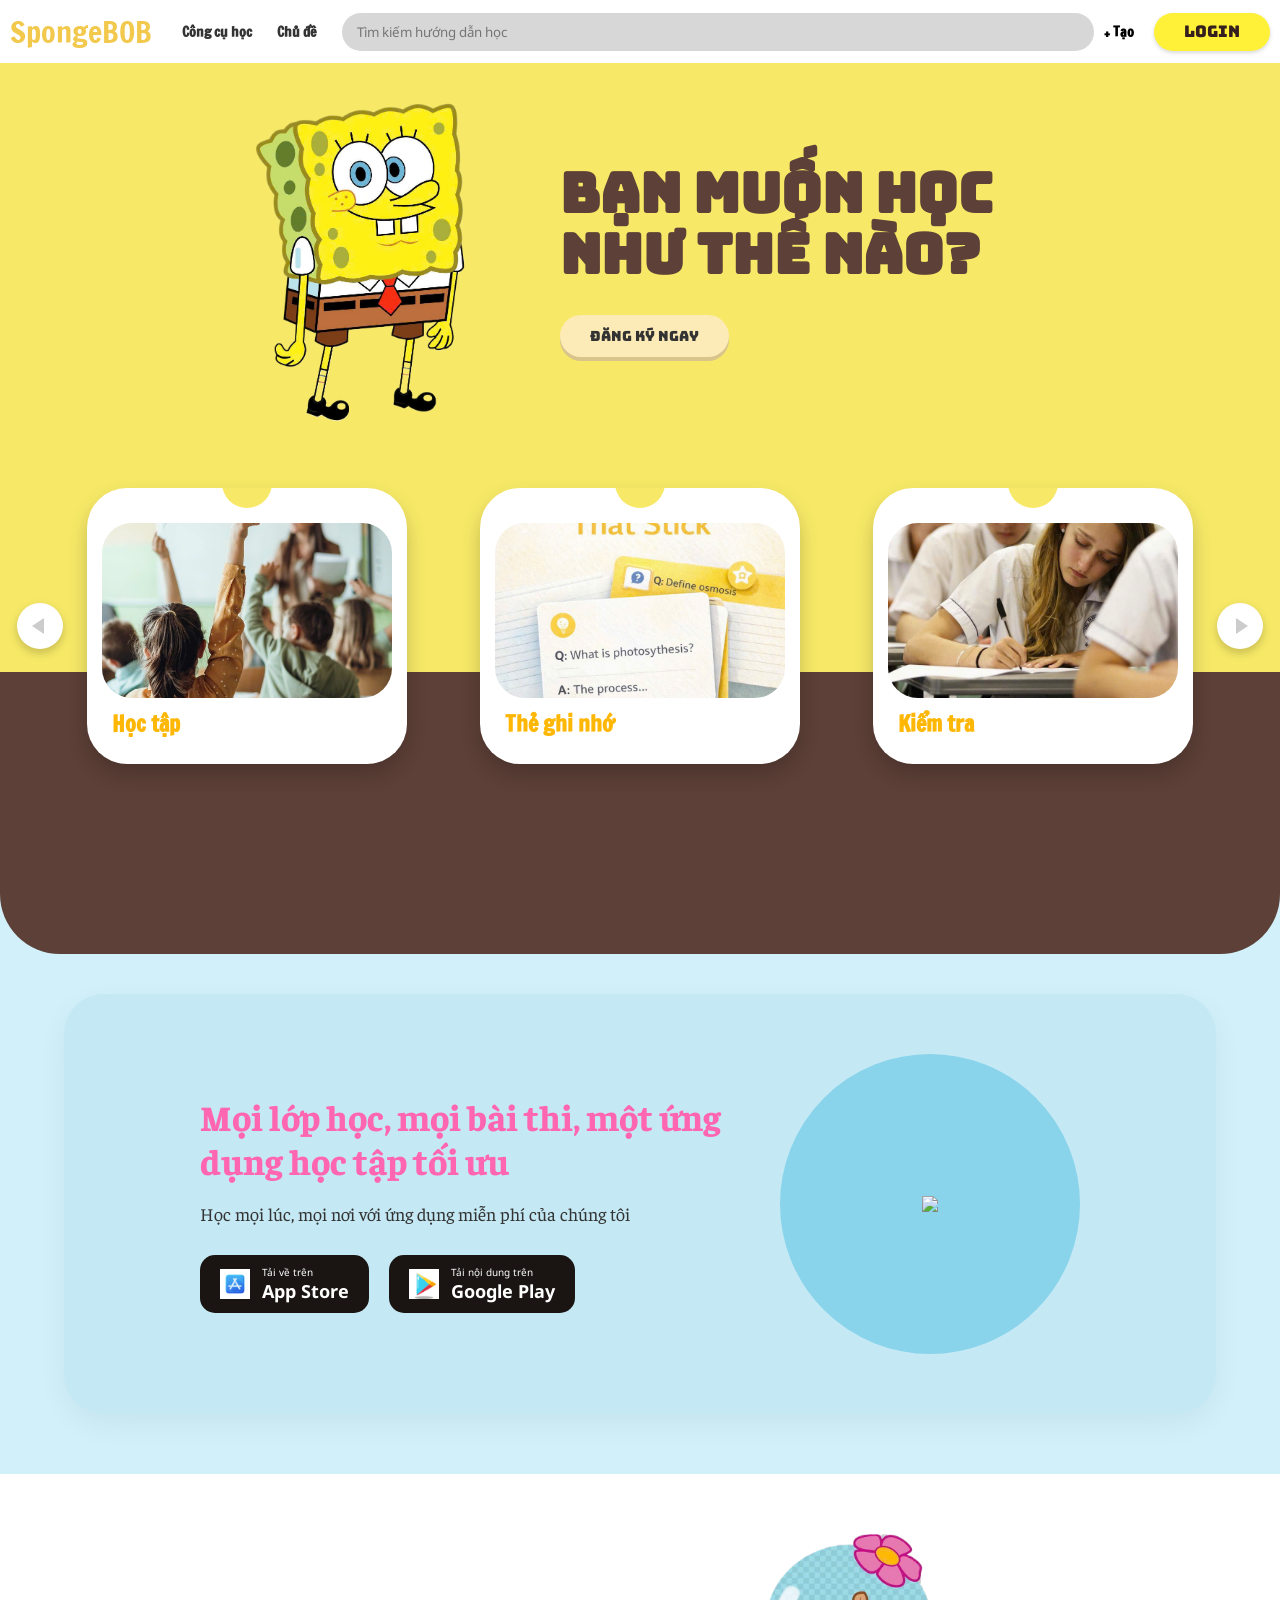
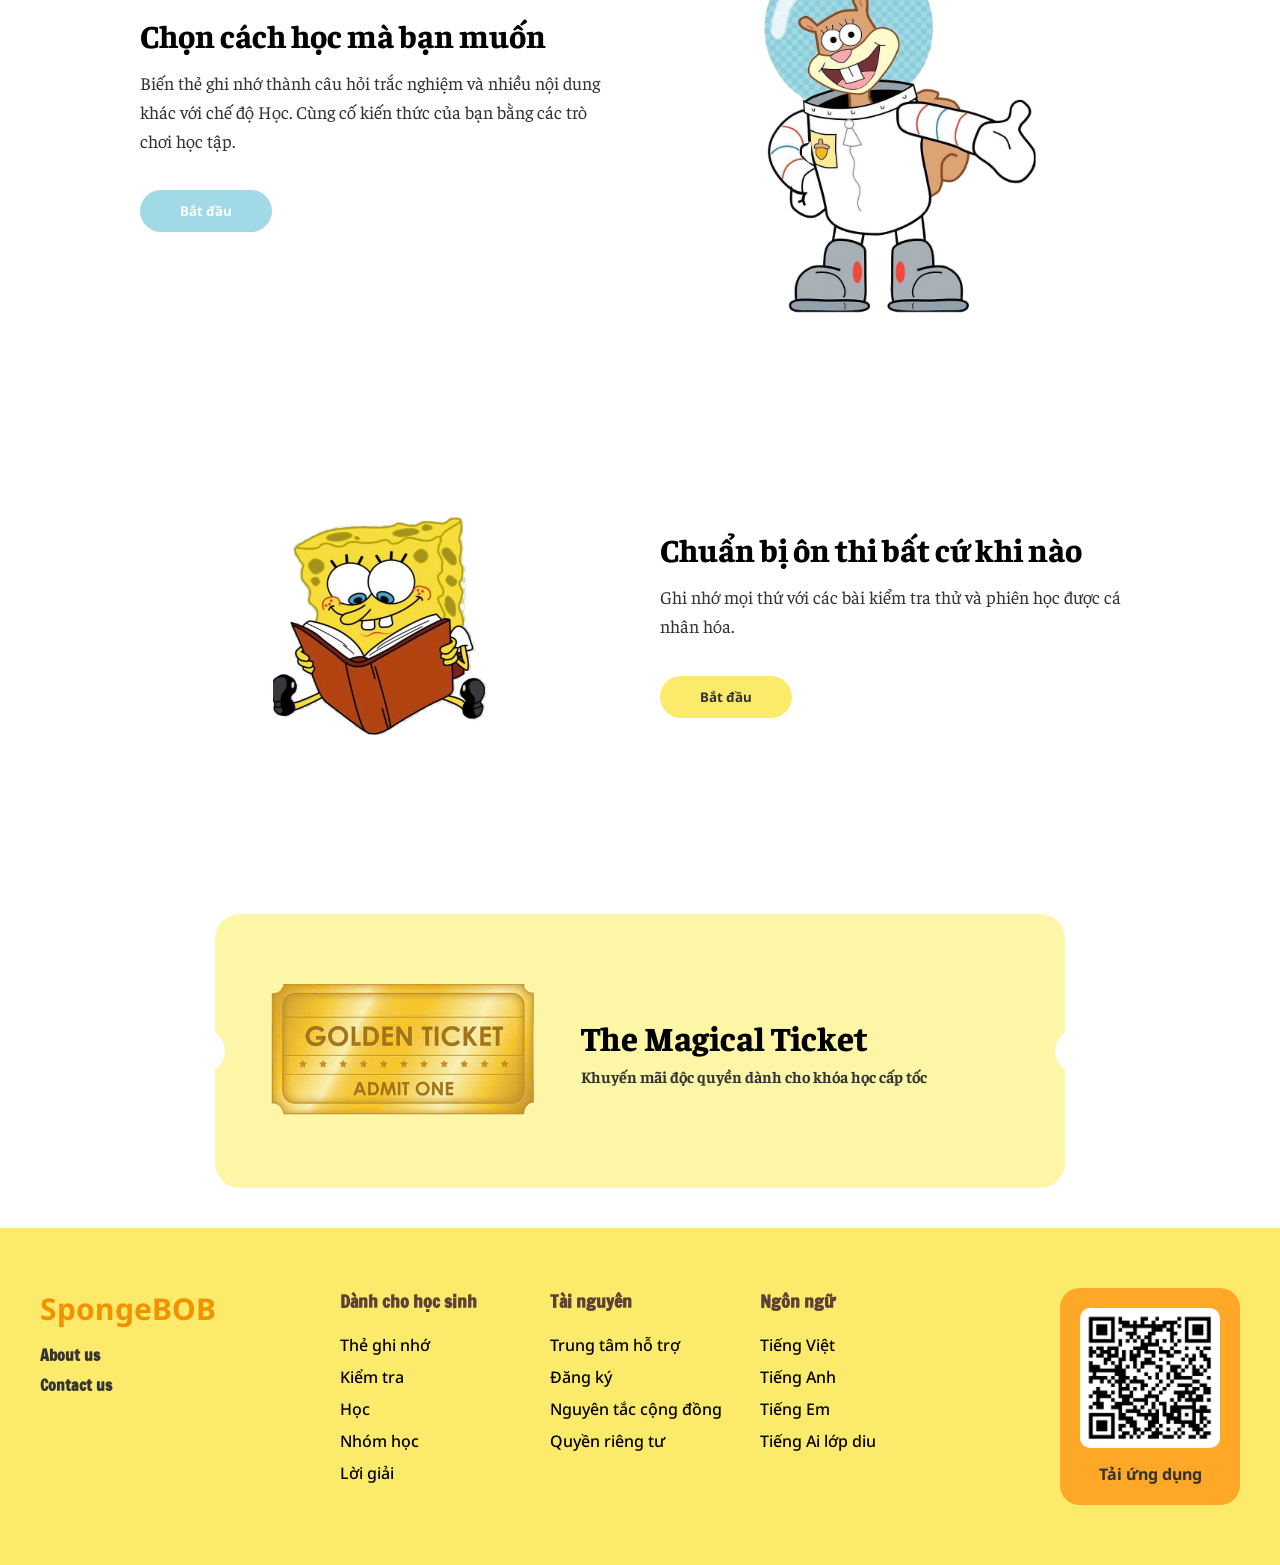
==== commit 22aed1e4: "Update index.html" ====
--- a/index.html
+++ b/index.html
@@ -32,7 +32,7 @@
     <section class="hero-area">
         <div class="hero-container">
             <div class="hero-image">
-                <img src="Suộc Ảnh/z7695868207721_388f6a0ca1ba662ccd4e6e1426eb50fe-fotor-bg-remover-20260413154952.png" alt="SpongeBob">
+                <img src="Suoc-Anh/z7695868207721_388f6a0ca1ba662ccd4e6e1426eb50fe-fotor-bg-remover-20260413154952.png" alt="SpongeBob">
             </div>
             
             <div class="hero-content">
@@ -52,21 +52,21 @@
                 <div class="cards-flex">
                     <div class="feature-card" id="card-study" style="cursor: pointer;">
                         <div class="card-image-box">
-                            <img src="Suộc Ảnh/raisehands.jpg" alt="Học tập">
+                            <img src="Suoc-Anh/raisehands.jpg" alt="Học tập">
                         </div>
                         <div class="card-footer"><h3>Học tập</h3></div>
                     </div>
 
                     <div class="feature-card" id="card-flashcard" style="cursor: pointer;">
                         <div class="card-image-box">
-                            <img src="Suộc Ảnh/flashcard.jpg" alt="Thẻ ghi nhớ">
+                            <img src="Suoc-Anh/flashcard.jpg" alt="Thẻ ghi nhớ">
                         </div>
                         <div class="card-footer"><h3>Thẻ ghi nhớ</h3></div>
                     </div>
 
                     <div class="feature-card" id="card-quiz" style="cursor: pointer;">
                         <div class="card-image-box">
-                            <img src="Suộc Ảnh/exam.jpg" alt="Kiểm tra">
+                            <img src="Suoc-Anh/exam.jpg" alt="Kiểm tra">
                         </div>
                         <div class="card-footer"><h3>Kiểm tra</h3></div>
                     </div>
@@ -94,14 +94,14 @@
                     <p class="promo-desc">Học mọi lúc, mọi nơi với ứng dụng miễn phí của chúng tôi</p>
                     <div class="store-links-container">
                         <a href="#" class="store-btn">
-                            <img src="Suộc Ảnh/apppstore.avif" alt="App Store" class="icon">
+                            <img src="Suoc-Anh/apppstore.avif" alt="App Store" class="icon">
                             <div class="btn-text">
                                 <span class="top-text">Tải về trên</span>
                                 <span class="main-text">App Store</span>
                             </div>
                         </a>
                         <a href="#" class="store-btn">
-                            <img src="Suộc Ảnh/google-play.jpg" alt="Google Play" class="icon">
+                            <img src="Suoc-Anh/google-play.jpg" alt="Google Play" class="icon">
                             <div class="btn-text">
                                 <span class="top-text">Tải nội dung trên</span>
                                 <span class="main-text">Google Play</span>
@@ -111,7 +111,7 @@
                 </div>
                 <div class="promo-visual">
                     <div class="spongebob-bubble">
-                        <img src="Suộc Ảnh/XÓA PHÔNG-fotor-bg-remover-20260416141220.png" >
+                        <img src="Suoc-Anh/XÓA PHÔNG-fotor-bg-remover-20260416141220.png" >
                     </div>
                 </div>
             </div>
@@ -129,7 +129,7 @@
                 <button class="btn-start blue-btn">Bắt đầu</button>
             </div>
             <div class="info-visual">
-                <img src="Suộc Ảnh/patrick.png" alt="Sandy">
+                <img src="Suoc-Anh/patrick.png" alt="Sandy">
             </div>
         </div>
     </section>
@@ -144,7 +144,7 @@
                 <button class="btn-start yellow-btn">Bắt đầu</button>
             </div>
             <div class="info-visual">
-                <img src="Suộc Ảnh/pbreading.jpg" alt="Spongebob">
+                <img src="Suoc-Anh/pbreading.jpg" alt="Spongebob">
             </div>
         </div>
     </section>
@@ -152,7 +152,7 @@
     <section class="ticket-section">
     <div class="ticket-card" id="ticket-btn" style="cursor: pointer;">
         <div class="ticket-visual">
-            <img src="Suộc Ảnh/goldenticket-fotor-bg-remover-20260416141640.png" alt="Ticket Icon" style="width: 100%;">
+            <img src="Suoc-Anh/goldenticket-fotor-bg-remover-20260416141640.png" alt="Ticket Icon" style="width: 100%;">
         </div>
         <div class="ticket-info">
             <h2 class="ticket-title">The Magical Ticket</h2>
@@ -205,7 +205,7 @@
             </div>
             <div class="footer-qr-side">
                 <div class="qr-box">
-                    <img src="Suộc Ảnh/qrr.jpg" alt="QR Code">
+                    <img src="Suoc-Anh/qrr.jpg" alt="QR Code">
                     <p>Tải ứng dụng</p>
                 </div>
             </div>
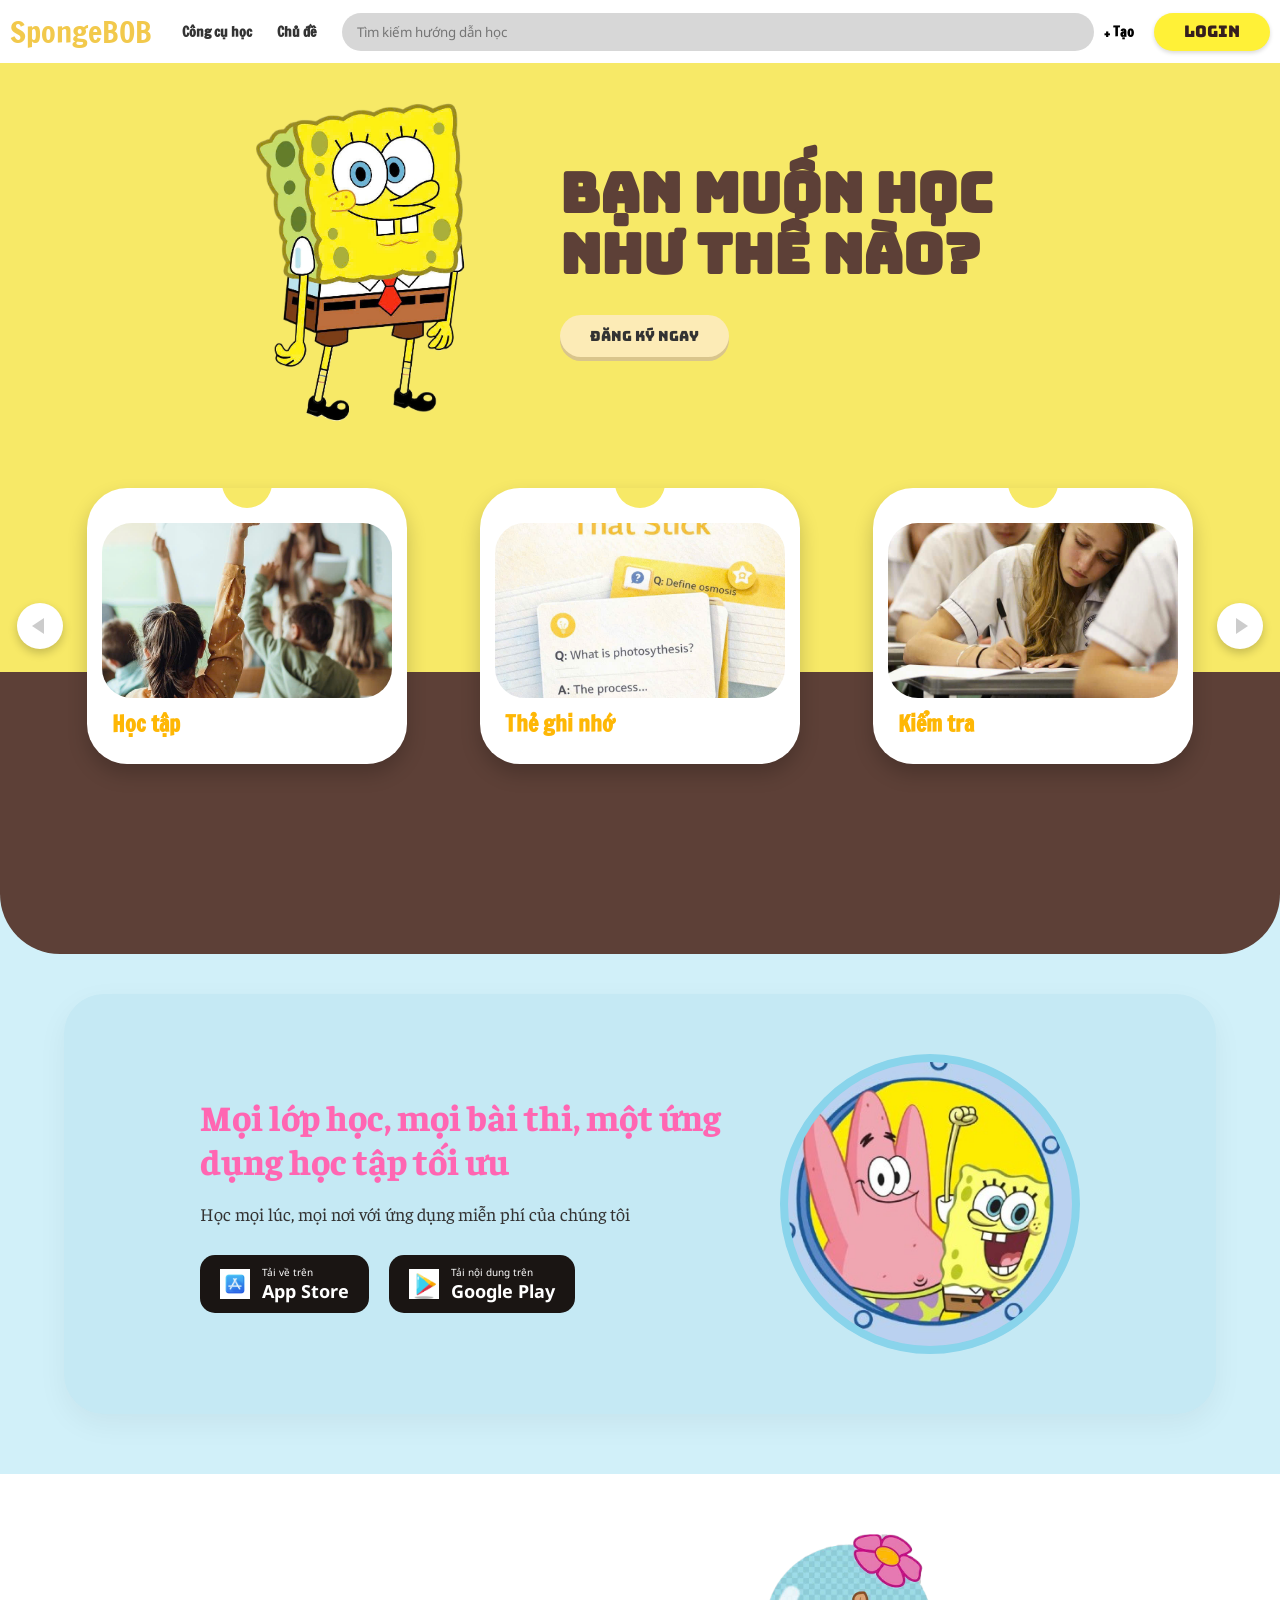
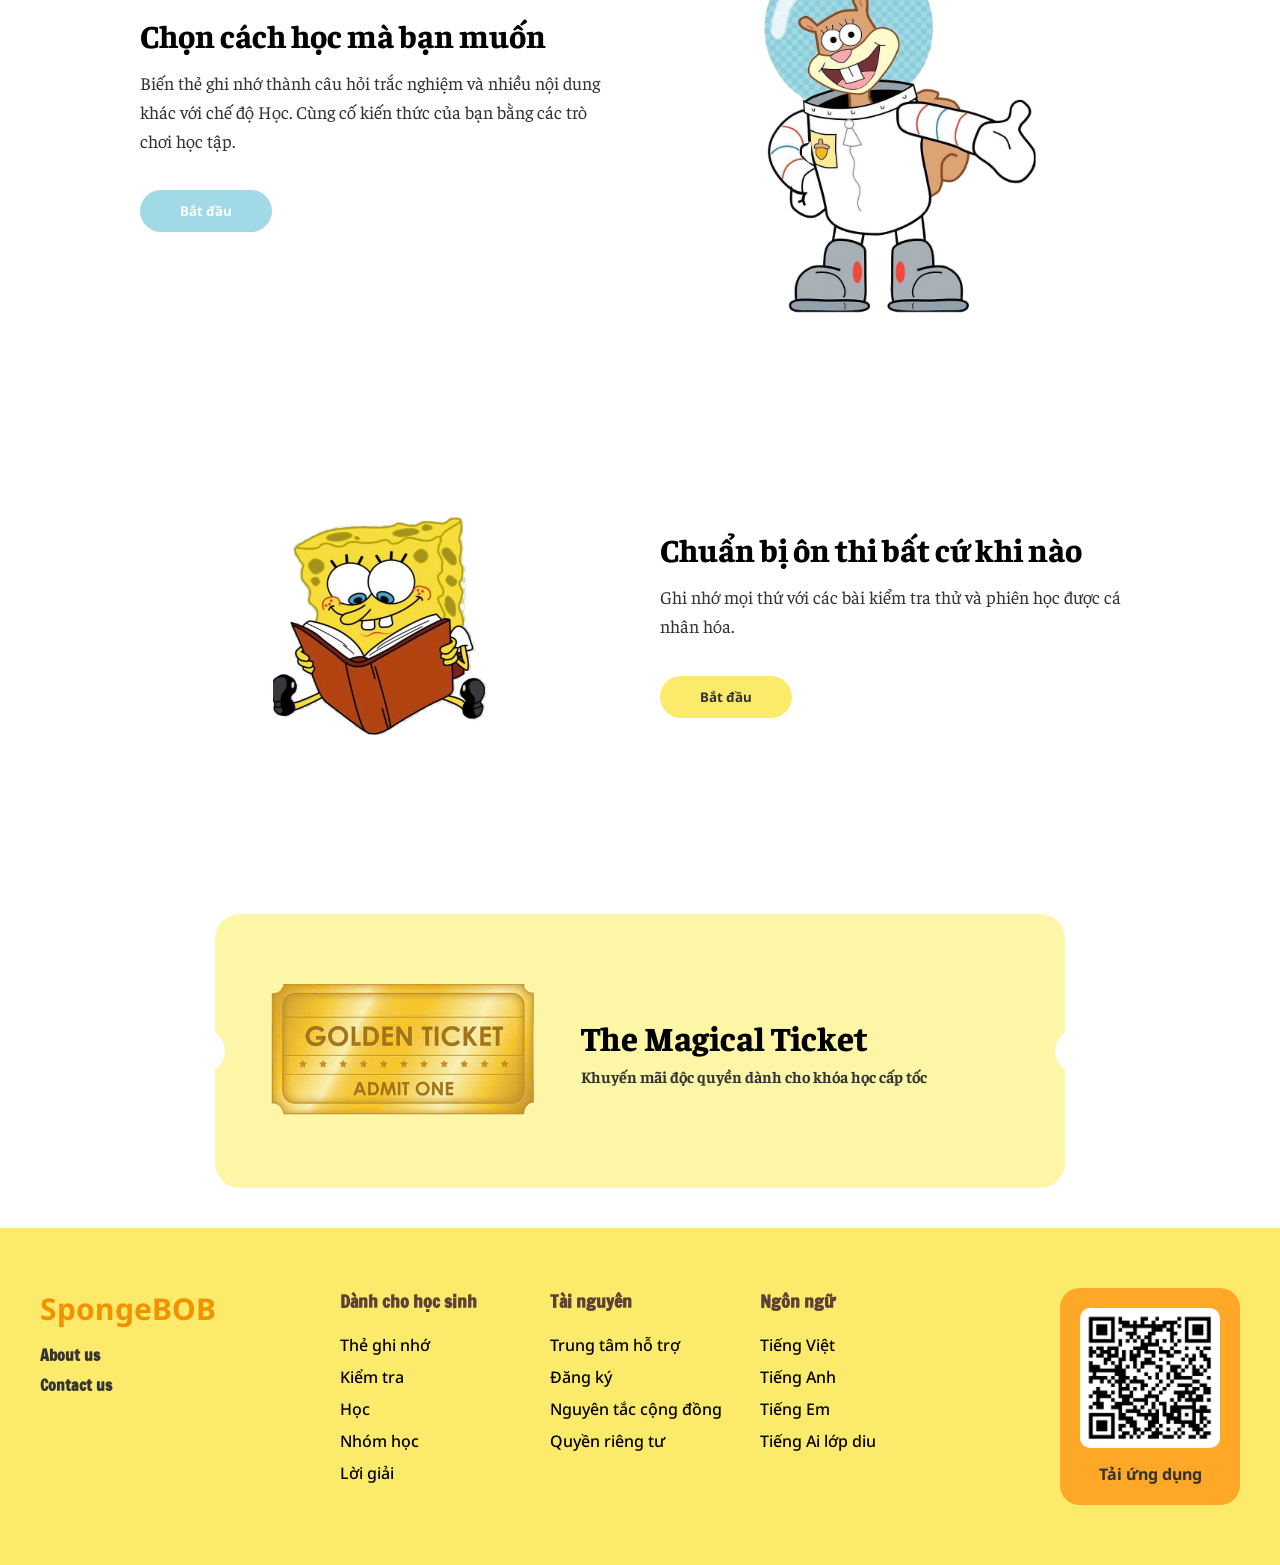
==== commit 12011db6: "Update index.html" ====
--- a/index.html
+++ b/index.html
@@ -111,7 +111,7 @@
                 </div>
                 <div class="promo-visual">
                     <div class="spongebob-bubble">
-                        <img src="Suoc-Anh/XÓA PHÔNG-fotor-bg-remover-20260416141220.png" >
+                        <img src="Suoc-Anh/XOA-PHONG-fotor-bg-remover-20260416141220.png" >
                     </div>
                 </div>
             </div>
